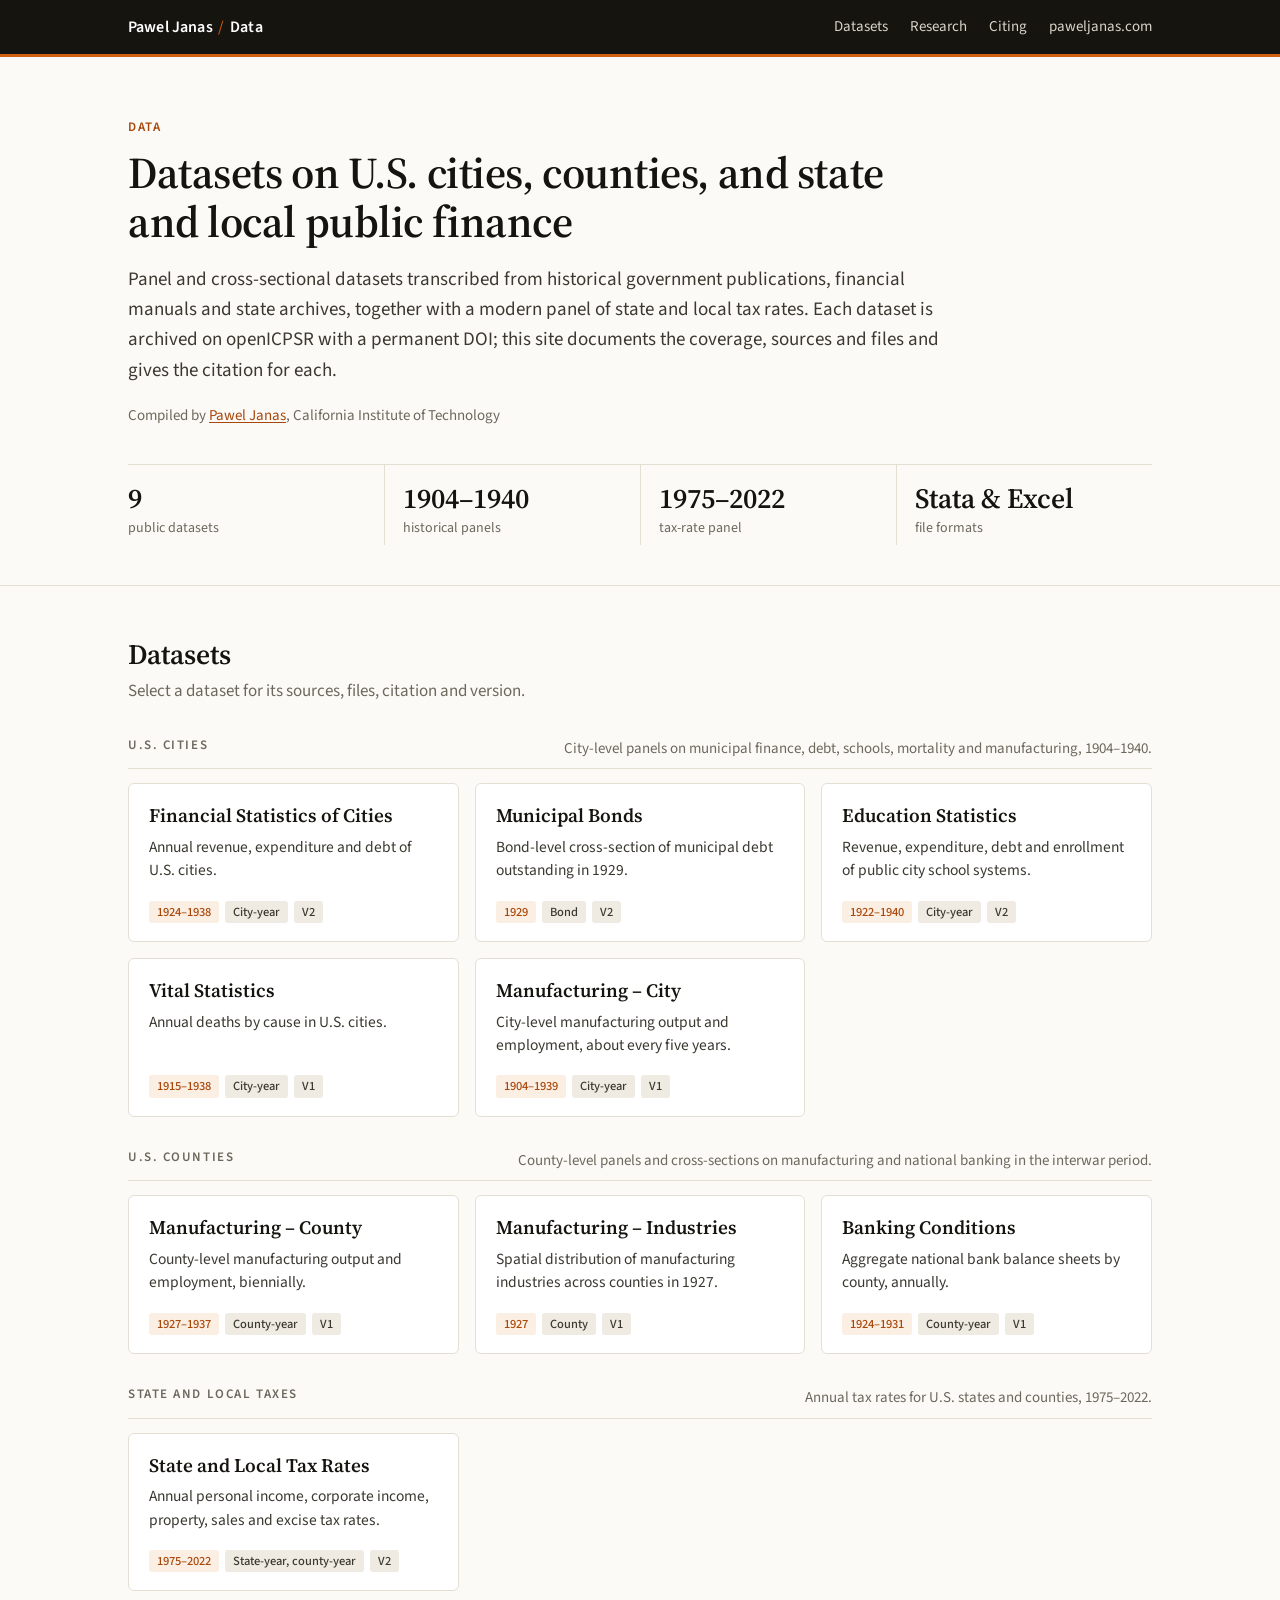
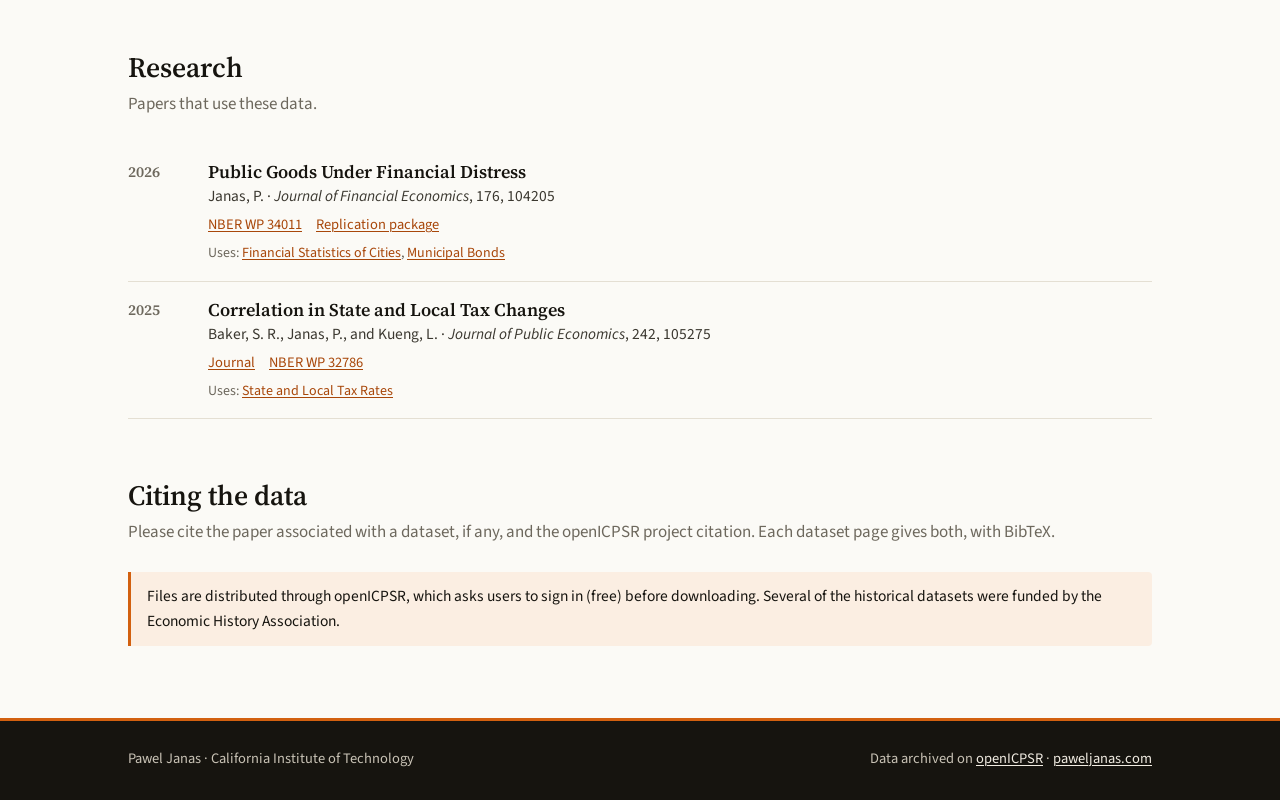
==== index.html @ ff1e3370 "Add files via upload" ====
<!DOCTYPE html>
<html lang="en">
<head>
<meta charset="utf-8">
<meta name="viewport" content="width=device-width, initial-scale=1">
<title>Pawel Janas — Data</title>
<meta name="description" content="Datasets on U.S. cities, counties, and state and local public finance">
<link rel="preconnect" href="https://fonts.googleapis.com">
<link rel="preconnect" href="https://fonts.gstatic.com" crossorigin>
<link rel="stylesheet" href="https://fonts.googleapis.com/css2?family=IBM+Plex+Mono:wght@400;500&family=Source+Sans+3:wght@400;500;600&family=Source+Serif+4:opsz,wght@8..60,500;8..60,600&display=swap">
<link rel="stylesheet" href="style.css">
<link rel="icon" href="data:image/svg+xml,%3Csvg xmlns='http://www.w3.org/2000/svg' viewBox='0 0 32 32'%3E%3Crect width='32' height='32' rx='4' fill='%2316140f'/%3E%3Crect y='26' width='32' height='6' fill='%23d2600f'/%3E%3Ctext x='16' y='21' font-family='Georgia' font-size='17' font-weight='700' fill='white' text-anchor='middle'%3EPJ%3C/text%3E%3C/svg%3E">
</head>
<body>
<header class="topbar"><div class="wrap">
  <a class="brand" href="index.html">Pawel Janas<span>/</span>Data</a>
  <nav class="topnav">
    <a href="index.html#datasets">Datasets</a>
    <a href="index.html#research">Research</a>
    <a href="index.html#citing">Citing</a>
    <a href="https://paweljanas.com">paweljanas.com</a>
  </nav>
</div></header>

<main>
<div class="hero"><div class="wrap">
  <p class="eyebrow">Data</p>
  <h1>Datasets on U.S. cities, counties, and state and local public finance</h1>
  <p class="lead">Panel and cross-sectional datasets transcribed from historical government publications, financial manuals and state archives, together with a modern panel of state and local tax rates. Each dataset is archived on openICPSR with a permanent DOI; this site documents the coverage, sources and files and gives the citation for each.</p>
  <p class="byline">Compiled by <a href="https://paweljanas.com">Pawel Janas</a>, California Institute of Technology</p>
  <div class="figures">
    <div class="figure"><b>9</b><span>public datasets</span></div>
    <div class="figure"><b>1904–1940</b><span>historical panels</span></div>
    <div class="figure"><b>1975–2022</b><span>tax-rate panel</span></div>
    <div class="figure"><b>Stata &amp; Excel</b><span>file formats</span></div>
  </div>
</div></div>

<section class="block" id="datasets"><div class="wrap">
  <h2 class="section">Datasets</h2>
  <p class="section-sub">Select a dataset for its sources, files, citation and version.</p>
  <h3 class="group"><span>U.S. cities</span><em>City-level panels on municipal finance, debt, schools, mortality and manufacturing, 1904–1940.</em></h3><div class="cards"><a class="card" href="city-finances.html"><h4>Financial Statistics of Cities</h4><p>Annual revenue, expenditure and debt of U.S. cities.</p><div class="meta"><span class="chip accent">1924–1938</span><span class="chip">City-year</span><span class="chip">V2</span></div></a><a class="card" href="municipal-bonds.html"><h4>Municipal Bonds</h4><p>Bond-level cross-section of municipal debt outstanding in 1929.</p><div class="meta"><span class="chip accent">1929</span><span class="chip">Bond</span><span class="chip">V2</span></div></a><a class="card" href="city-schools.html"><h4>Education Statistics</h4><p>Revenue, expenditure, debt and enrollment of public city school systems.</p><div class="meta"><span class="chip accent">1922–1940</span><span class="chip">City-year</span><span class="chip">V2</span></div></a><a class="card" href="city-vital-statistics.html"><h4>Vital Statistics</h4><p>Annual deaths by cause in U.S. cities.</p><div class="meta"><span class="chip accent">1915–1938</span><span class="chip">City-year</span><span class="chip">V1</span></div></a><a class="card" href="city-manufacturing.html"><h4>Manufacturing – City</h4><p>City-level manufacturing output and employment, about every five years.</p><div class="meta"><span class="chip accent">1904–1939</span><span class="chip">City-year</span><span class="chip">V1</span></div></a></div><h3 class="group"><span>U.S. counties</span><em>County-level panels and cross-sections on manufacturing and national banking in the interwar period.</em></h3><div class="cards"><a class="card" href="county-manufacturing.html"><h4>Manufacturing – County</h4><p>County-level manufacturing output and employment, biennially.</p><div class="meta"><span class="chip accent">1927–1937</span><span class="chip">County-year</span><span class="chip">V1</span></div></a><a class="card" href="county-industries-1927.html"><h4>Manufacturing – Industries</h4><p>Spatial distribution of manufacturing industries across counties in 1927.</p><div class="meta"><span class="chip accent">1927</span><span class="chip">County</span><span class="chip">V1</span></div></a><a class="card" href="county-banking.html"><h4>Banking Conditions</h4><p>Aggregate national bank balance sheets by county, annually.</p><div class="meta"><span class="chip accent">1924–1931</span><span class="chip">County-year</span><span class="chip">V1</span></div></a></div><h3 class="group"><span>State and local taxes</span><em>Annual tax rates for U.S. states and counties, 1975–2022.</em></h3><div class="cards"><a class="card" href="state-local-taxes.html"><h4>State and Local Tax Rates</h4><p>Annual personal income, corporate income, property, sales and excise tax rates.</p><div class="meta"><span class="chip accent">1975–2022</span><span class="chip">State-year, county-year</span><span class="chip">V2</span></div></a></div>
</div></section>

<section class="block" id="research"><div class="wrap">
  <h2 class="section">Research</h2>
  <p class="section-sub">Papers that use these data.</p>
  <ul class="refs"><li><div class="yr">2026</div><div><div class="t">Public Goods Under Financial Distress</div><div class="j">Janas, P. &middot; <em>Journal of Financial Economics</em>, 176, 104205</div><div class="links"><a href="https://www.nber.org/papers/w34011">NBER WP 34011</a> <a href="https://www.openicpsr.org/openicpsr/project/238470">Replication package</a></div><div class="uses">Uses: <a href="city-finances.html">Financial Statistics of Cities</a>, <a href="municipal-bonds.html">Municipal Bonds</a></div></div></li><li><div class="yr">2025</div><div><div class="t">Correlation in State and Local Tax Changes</div><div class="j">Baker, S. R., Janas, P., and Kueng, L. &middot; <em>Journal of Public Economics</em>, 242, 105275</div><div class="links"><a href="https://doi.org/10.1016/j.jpubeco.2024.105275">Journal</a> <a href="https://www.nber.org/papers/w32786">NBER WP 32786</a></div><div class="uses">Uses: <a href="state-local-taxes.html">State and Local Tax Rates</a></div></div></li></ul>
</div></section>

<section class="block" id="citing"><div class="wrap">
  <h2 class="section">Citing the data</h2>
  <p class="section-sub">Please cite the paper associated with a dataset, if any, and the openICPSR project citation. Each dataset page gives both, with BibTeX.</p>
  <div class="callout">Files are distributed through openICPSR, which asks users to sign in (free) before downloading. Several of the historical datasets were funded by the Economic History Association.</div>
</div></section>
</main>
<footer><div class="wrap">
  <div>Pawel Janas &middot; California Institute of Technology</div>
  <div>Data archived on <a href="https://www.openicpsr.org/">openICPSR</a> &middot; <a href="https://paweljanas.com">paweljanas.com</a></div>
</div></footer>
<script src="site.js"></script>
</body>
</html>
---- style.css ----
/* data.paweljanas.com — shared stylesheet */
:root {
  --ink: #16140f;
  --ink-2: #3b3830;
  --muted: #6d685d;
  --paper: #fbfaf6;
  --card: #ffffff;
  --rule: #e4dfd3;
  --rule-2: #efebe2;
  --accent: #d2600f;       /* orange, after the slide template */
  --accent-ink: #a8470a;
  --accent-wash: #fbeee2;
  --serif: "Source Serif 4", Georgia, "Times New Roman", serif;
  --sans: "Source Sans 3", -apple-system, "Segoe UI", Helvetica, Arial, sans-serif;
  --mono: "IBM Plex Mono", ui-monospace, Menlo, Consolas, monospace;
  --wrap: 1080px;
}

* { box-sizing: border-box; }
html { scroll-behavior: smooth; scroll-padding-top: 72px; }
body {
  margin: 0;
  background: var(--paper);
  color: var(--ink);
  font: 17px/1.6 var(--sans);
  -webkit-font-smoothing: antialiased;
}
a { color: var(--accent-ink); text-decoration-thickness: 1px; text-underline-offset: 2px; }
a:hover { color: var(--accent); }
.wrap { max-width: var(--wrap); margin: 0 auto; padding: 0 28px; }

/* ---------- top bar ---------- */
.topbar {
  position: sticky; top: 0; z-index: 10;
  background: var(--ink); color: #f4f1ea;
  border-bottom: 3px solid var(--accent);
}
.topbar .wrap { display: flex; align-items: center; justify-content: space-between; height: 54px; gap: 20px; }
.brand { color: #fff; text-decoration: none; font: 600 16px/1 var(--sans); letter-spacing: .01em; white-space: nowrap; }
.brand span { color: var(--accent); font-weight: 400; margin: 0 .35em; }
.brand:hover { color: #fff; }
.topnav { display: flex; gap: 22px; font-size: 15px; overflow-x: auto; }
.topnav a { color: #d9d4c8; text-decoration: none; white-space: nowrap; }
.topnav a:hover { color: #fff; }

/* ---------- hero ---------- */
.hero { padding: 64px 0 40px; border-bottom: 1px solid var(--rule); }
.eyebrow { font: 600 13px/1 var(--sans); letter-spacing: .12em; text-transform: uppercase; color: var(--accent-ink); margin: 0 0 14px; }
.hero h1 { font: 600 44px/1.12 var(--serif); margin: 0 0 18px; max-width: 18em; letter-spacing: -.01em; }
.hero p.lead { font-size: 19px; color: var(--ink-2); max-width: 44em; margin: 0; }
.hero .byline { margin-top: 18px; color: var(--muted); font-size: 15px; }

.figures { display: grid; grid-template-columns: repeat(4, minmax(0, 1fr)); gap: 0; margin-top: 36px; border-top: 1px solid var(--rule); }
.figure { padding: 18px 18px 4px 0; }
.figure + .figure { padding-left: 18px; border-left: 1px solid var(--rule); }
.figure b { display: block; font: 600 28px/1.1 var(--serif); }
.figure span { color: var(--muted); font-size: 14px; }

/* ---------- sections ---------- */
section.block { padding: 52px 0 8px; }
h2.section { font: 600 28px/1.2 var(--serif); margin: 0 0 6px; }
.section-sub { color: var(--muted); margin: 0 0 26px; }
h3.group { font: 600 13px/1 var(--sans); letter-spacing: .12em; text-transform: uppercase; color: var(--muted);
  margin: 34px 0 14px; padding-bottom: 10px; border-bottom: 1px solid var(--rule); display: flex; justify-content: space-between; gap: 16px; }
h3.group em { font: 400 15px/1.3 var(--sans); letter-spacing: 0; text-transform: none; font-style: normal; }

/* ---------- dataset cards ---------- */
.cards { display: grid; grid-template-columns: repeat(auto-fill, minmax(300px, 1fr)); gap: 16px; }
.card {
  display: flex; flex-direction: column; gap: 8px;
  background: var(--card); border: 1px solid var(--rule); border-radius: 6px;
  padding: 20px 20px 18px; text-decoration: none; color: var(--ink);
  transition: border-color .15s, box-shadow .15s, transform .15s;
  position: relative;
}
.card::before { content: ""; position: absolute; left: 0; top: 0; bottom: 0; width: 3px; border-radius: 6px 0 0 6px; background: transparent; transition: background .15s; }
.card:hover { border-color: #d8d1c1; box-shadow: 0 6px 18px rgba(30,25,10,.06); transform: translateY(-1px); color: var(--ink); }
.card:hover::before { background: var(--accent); }
.card h4 { font: 600 19px/1.25 var(--serif); margin: 0; }
.card p { margin: 0; color: var(--ink-2); font-size: 15.5px; line-height: 1.5; }
.card .meta { margin-top: auto; padding-top: 10px; display: flex; flex-wrap: wrap; gap: 6px; }
.chip { font: 500 12.5px/1 var(--sans); padding: 5px 8px; border-radius: 3px; background: var(--rule-2); color: var(--ink-2); white-space: nowrap; }
.chip.accent { background: var(--accent-wash); color: var(--accent-ink); }
.chip.soon { background: #ece9e3; color: var(--muted); }
.card.soon { background: transparent; border-style: dashed; }

/* ---------- research list ---------- */
.refs { list-style: none; padding: 0; margin: 0; }
.refs li { padding: 16px 0; border-bottom: 1px solid var(--rule); display: grid; grid-template-columns: 64px 1fr; gap: 16px; }
.refs .yr { font: 600 15px/1.6 var(--serif); color: var(--muted); }
.refs .t { font: 600 18px/1.35 var(--serif); }
.refs .j { color: var(--ink-2); font-size: 15.5px; }
.refs .links { margin-top: 4px; font-size: 14.5px; display: flex; gap: 14px; flex-wrap: wrap; }
.refs .uses { margin-top: 6px; font-size: 14px; color: var(--muted); }

/* ---------- dataset page ---------- */
.crumbs { font-size: 14px; color: var(--muted); padding-top: 28px; }
.crumbs a { color: var(--muted); }
.ds-head { padding: 14px 0 30px; border-bottom: 1px solid var(--rule); }
.ds-head h1 { font: 600 38px/1.15 var(--serif); margin: 6px 0 12px; letter-spacing: -.01em; }
.ds-head p.lead { font-size: 19px; color: var(--ink-2); margin: 0; max-width: 42em; }
.tiles { display: grid; grid-template-columns: repeat(4, minmax(0, 1fr)); margin: 28px 0 0; border: 1px solid var(--rule); border-radius: 6px; background: var(--card); }
.tile { padding: 14px 18px; }
.tile + .tile { border-left: 1px solid var(--rule); }
.tile span { display: block; font: 600 12px/1.2 var(--sans); letter-spacing: .1em; text-transform: uppercase; color: var(--muted); margin-bottom: 6px; }
.tile b { font: 600 19px/1.25 var(--serif); }
.actions { display: flex; flex-wrap: wrap; gap: 10px; margin-top: 22px; align-items: center; }
.btn { display: inline-flex; align-items: center; gap: 8px; padding: 10px 16px; border-radius: 4px; font: 600 15px/1 var(--sans); text-decoration: none; border: 1px solid var(--ink); color: var(--ink); background: transparent; cursor: pointer; }
.btn:hover { background: var(--ink); color: #fff; }
.btn.primary { background: var(--accent); border-color: var(--accent); color: #fff; }
.btn.primary:hover { background: var(--accent-ink); border-color: var(--accent-ink); color: #fff; }
.actions .note { font-size: 14px; color: var(--muted); }
.version { font: 500 13px/1 var(--mono); color: var(--muted); }

.onpage { display: flex; flex-wrap: wrap; gap: 6px 18px; font-size: 14.5px; padding: 16px 0; border-bottom: 1px solid var(--rule); }
.onpage b { font-weight: 600; color: var(--muted); }
.onpage a { color: var(--ink-2); text-decoration: none; }
.onpage a:hover { color: var(--accent-ink); text-decoration: underline; }

.doc { display: grid; grid-template-columns: 200px minmax(0, 1fr); gap: 0 40px; }
.doc section { grid-column: 1 / -1; display: grid; grid-template-columns: subgrid; padding: 34px 0 30px; border-bottom: 1px solid var(--rule-2); }
.doc section > h2 { font: 600 20px/1.3 var(--serif); margin: 2px 0 0; }
.doc section > .body > p:first-child { margin-top: 0; }
.doc .body { max-width: 46em; }
.doc ul { padding-left: 1.1em; margin: 0; }
.doc li { margin: 4px 0; }

table.tbl { width: 100%; border-collapse: collapse; font-size: 15px; }
.tbl th { text-align: left; font: 600 12px/1.2 var(--sans); letter-spacing: .08em; text-transform: uppercase; color: var(--muted); padding: 8px 10px; border-bottom: 1.5px solid var(--ink); }
.tbl td { padding: 9px 10px; border-bottom: 1px solid var(--rule); vertical-align: top; }
.tbl td.num { text-align: right; font-variant-numeric: tabular-nums; white-space: nowrap; }
.tbl code, code { font: 13.5px/1.4 var(--mono); background: var(--rule-2); padding: 1px 5px; border-radius: 3px; }
.var-filter { width: 100%; max-width: 320px; padding: 8px 10px; font: 15px var(--sans); border: 1px solid var(--rule); border-radius: 4px; margin-bottom: 12px; background: #fff; }
.var-wrap { max-height: 520px; overflow: auto; border: 1px solid var(--rule); border-radius: 4px; background: #fff; }
.var-wrap .tbl th { position: sticky; top: 0; background: #fff; }

.cite { position: relative; background: var(--card); border: 1px solid var(--rule); border-radius: 6px; padding: 16px 18px; margin: 0 0 14px; }
.cite .label { font: 600 12px/1 var(--sans); letter-spacing: .1em; text-transform: uppercase; color: var(--muted); margin-bottom: 10px; }
.cite p { margin: 0; font-size: 15.5px; }
.cite pre { margin: 0; font: 13px/1.55 var(--mono); white-space: pre-wrap; word-break: break-word; color: var(--ink-2); }
.copy { position: absolute; top: 10px; right: 10px; font: 600 12.5px/1 var(--sans); padding: 6px 10px; border: 1px solid var(--rule); background: var(--paper); border-radius: 3px; cursor: pointer; color: var(--ink-2); }
.copy:hover { border-color: var(--accent); color: var(--accent-ink); }
.copy.done { border-color: var(--accent); color: var(--accent-ink); }
.callout { border-left: 3px solid var(--accent); background: var(--accent-wash); padding: 12px 16px; border-radius: 0 4px 4px 0; font-size: 15.5px; }

/* ---------- footer ---------- */
footer { margin-top: 64px; background: var(--ink); color: #c9c3b6; border-top: 3px solid var(--accent); font-size: 14.5px; }
footer .wrap { padding-top: 26px; padding-bottom: 30px; display: flex; justify-content: space-between; gap: 24px; flex-wrap: wrap; }
footer a { color: #f1ece2; }
footer a:hover { color: #fff; }

/* ---------- responsive ---------- */
@media (max-width: 820px) {
  body { font-size: 16px; }
  .hero { padding-top: 40px; }
  .hero h1 { font-size: 33px; }
  .ds-head h1 { font-size: 30px; }
  .figures, .tiles { grid-template-columns: repeat(2, minmax(0, 1fr)); }
  .figure:nth-child(3), .tile:nth-child(3) { border-left: 0; padding-left: 0; }
  .tile:nth-child(3) { padding-left: 18px; }
  .tile:nth-child(n+3) { border-top: 1px solid var(--rule); }
  .doc { grid-template-columns: 1fr; }
  .doc section { grid-template-columns: 1fr; gap: 10px; }
  .topnav { gap: 14px; font-size: 14px; }
  .refs li { grid-template-columns: 1fr; gap: 2px; }
}
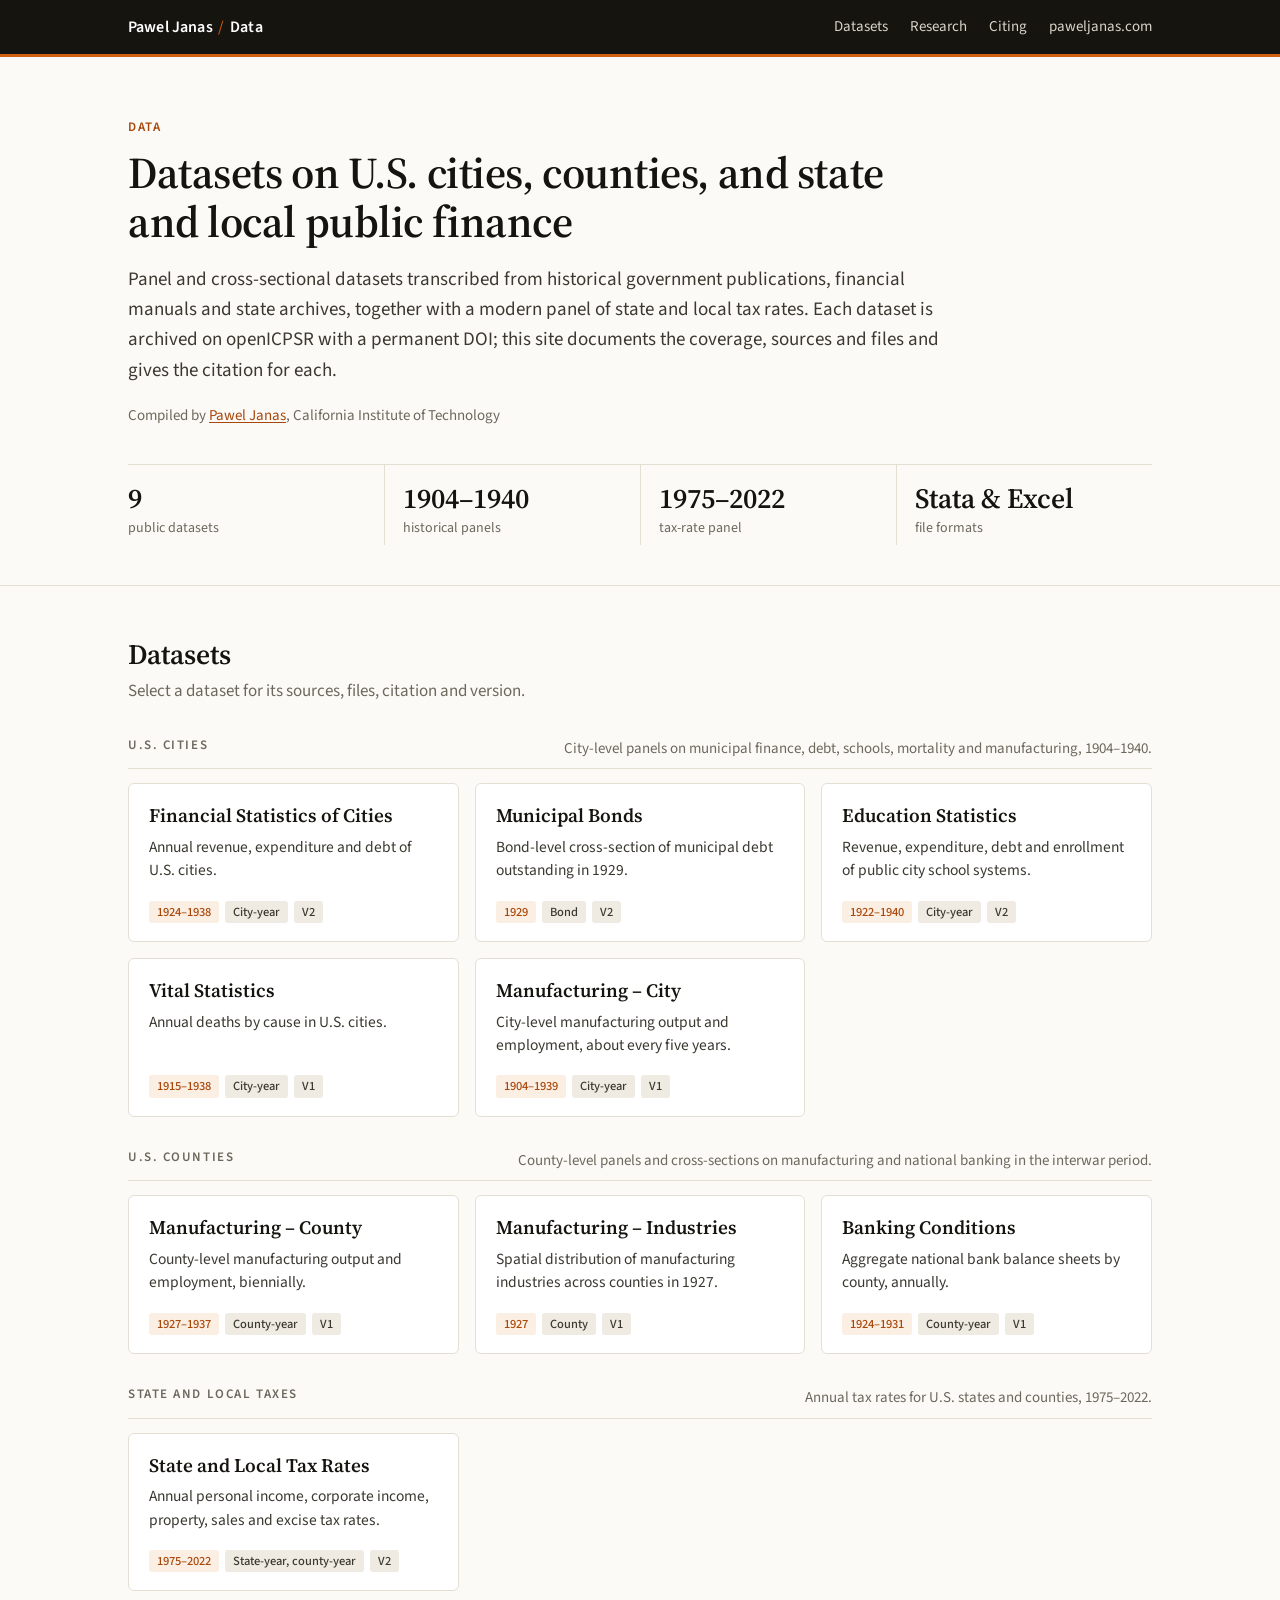
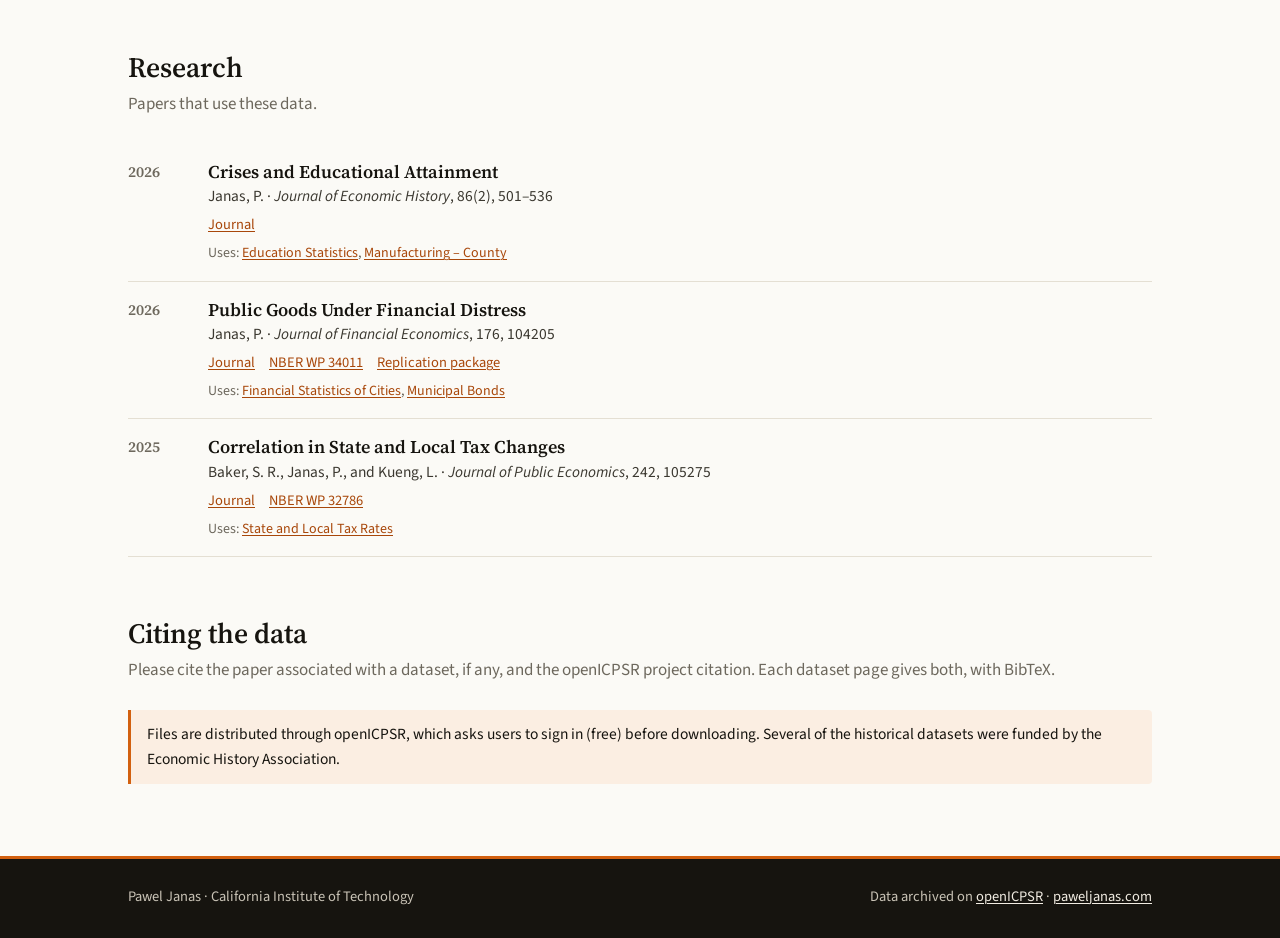
==== commit 2b3ac0f0: "Add files via upload" ====
--- a/index.html
+++ b/index.html
@@ -45,7 +45,7 @@
 <section class="block" id="research"><div class="wrap">
   <h2 class="section">Research</h2>
   <p class="section-sub">Papers that use these data.</p>
-  <ul class="refs"><li><div class="yr">2026</div><div><div class="t">Public Goods Under Financial Distress</div><div class="j">Janas, P. &middot; <em>Journal of Financial Economics</em>, 176, 104205</div><div class="links"><a href="https://www.nber.org/papers/w34011">NBER WP 34011</a> <a href="https://www.openicpsr.org/openicpsr/project/238470">Replication package</a></div><div class="uses">Uses: <a href="city-finances.html">Financial Statistics of Cities</a>, <a href="municipal-bonds.html">Municipal Bonds</a></div></div></li><li><div class="yr">2025</div><div><div class="t">Correlation in State and Local Tax Changes</div><div class="j">Baker, S. R., Janas, P., and Kueng, L. &middot; <em>Journal of Public Economics</em>, 242, 105275</div><div class="links"><a href="https://doi.org/10.1016/j.jpubeco.2024.105275">Journal</a> <a href="https://www.nber.org/papers/w32786">NBER WP 32786</a></div><div class="uses">Uses: <a href="state-local-taxes.html">State and Local Tax Rates</a></div></div></li></ul>
+  <ul class="refs"><li><div class="yr">2026</div><div><div class="t">Crises and Educational Attainment</div><div class="j">Janas, P. &middot; <em>Journal of Economic History</em>, 86(2), 501–536</div><div class="links"><a href="https://doi.org/10.1017/S002205072510106X">Journal</a></div><div class="uses">Uses: <a href="city-schools.html">Education Statistics</a>, <a href="county-manufacturing.html">Manufacturing – County</a></div></div></li><li><div class="yr">2026</div><div><div class="t">Public Goods Under Financial Distress</div><div class="j">Janas, P. &middot; <em>Journal of Financial Economics</em>, 176, 104205</div><div class="links"><a href="https://doi.org/10.1016/j.jfineco.2025.104205">Journal</a> <a href="https://www.nber.org/papers/w34011">NBER WP 34011</a> <a href="https://www.openicpsr.org/openicpsr/project/238470">Replication package</a></div><div class="uses">Uses: <a href="city-finances.html">Financial Statistics of Cities</a>, <a href="municipal-bonds.html">Municipal Bonds</a></div></div></li><li><div class="yr">2025</div><div><div class="t">Correlation in State and Local Tax Changes</div><div class="j">Baker, S. R., Janas, P., and Kueng, L. &middot; <em>Journal of Public Economics</em>, 242, 105275</div><div class="links"><a href="https://doi.org/10.1016/j.jpubeco.2024.105275">Journal</a> <a href="https://www.nber.org/papers/w32786">NBER WP 32786</a></div><div class="uses">Uses: <a href="state-local-taxes.html">State and Local Tax Rates</a></div></div></li></ul>
 </div></section>
 
 <section class="block" id="citing"><div class="wrap">
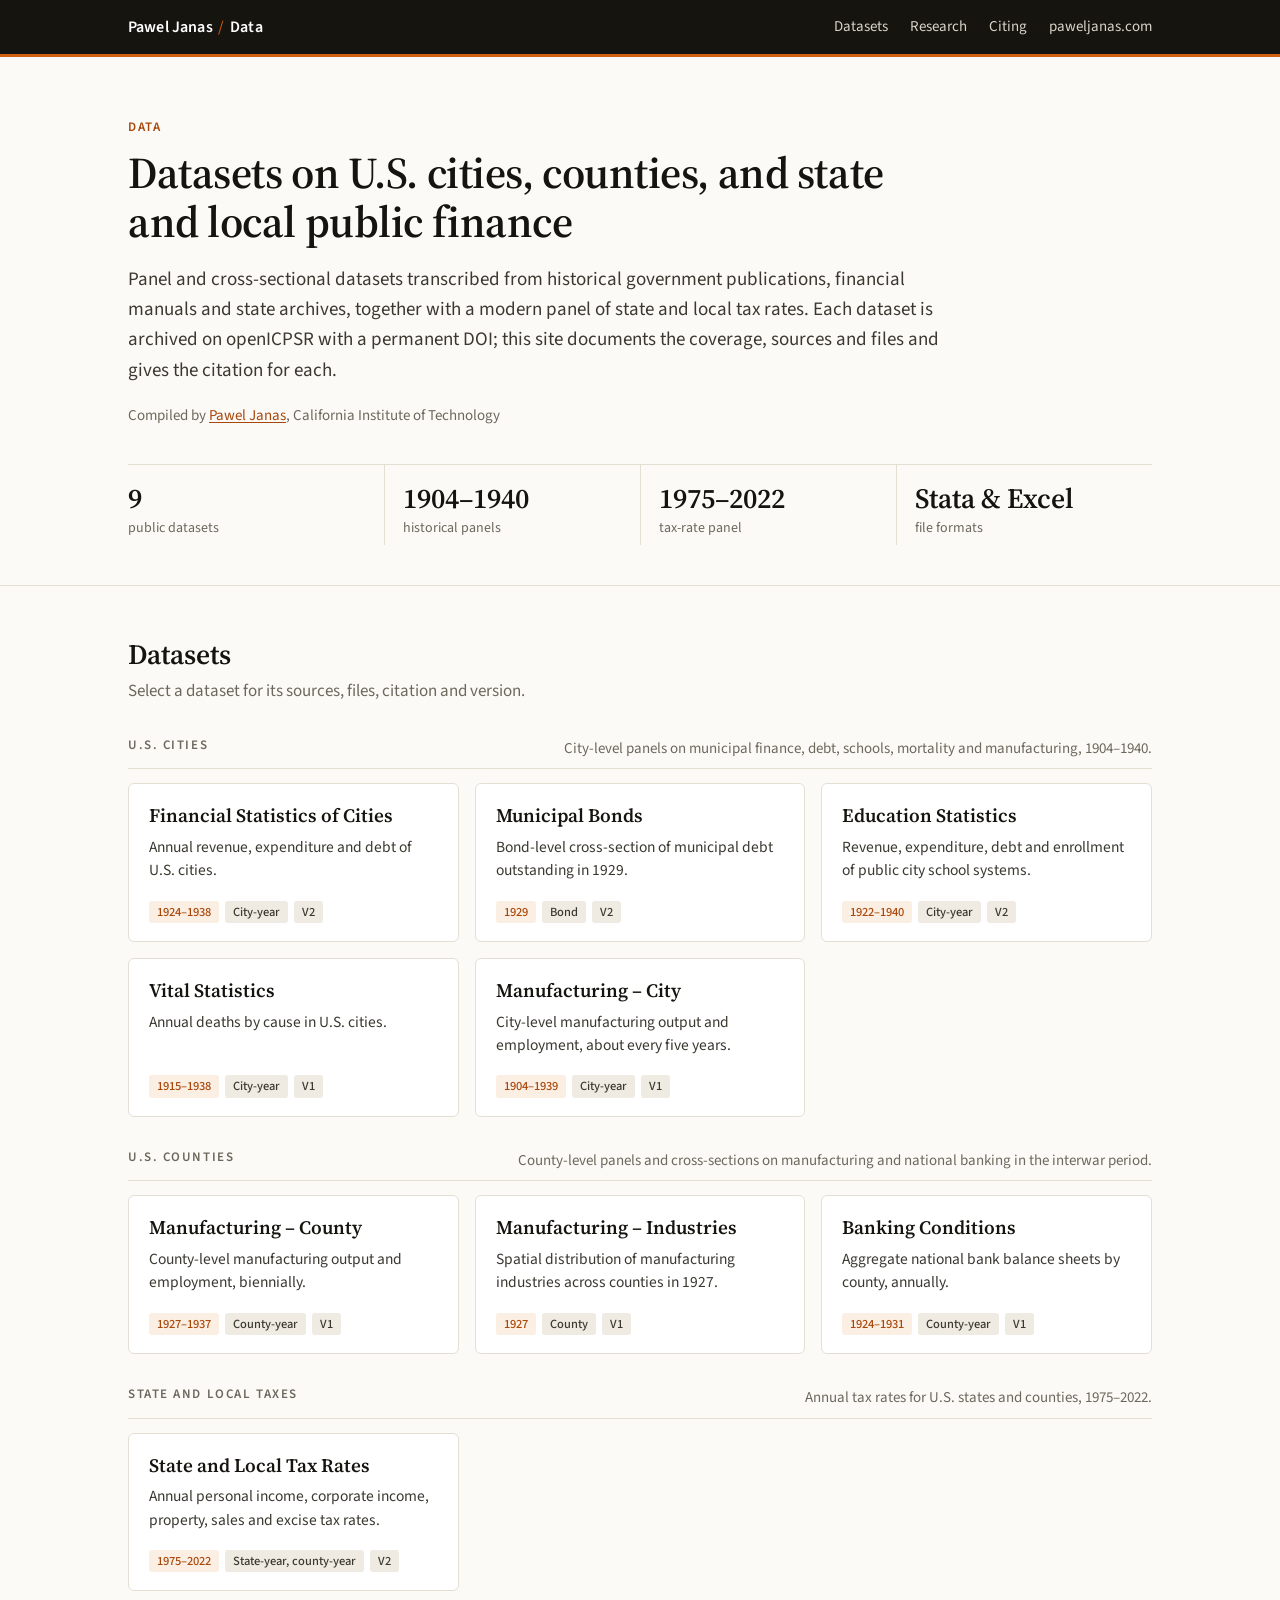
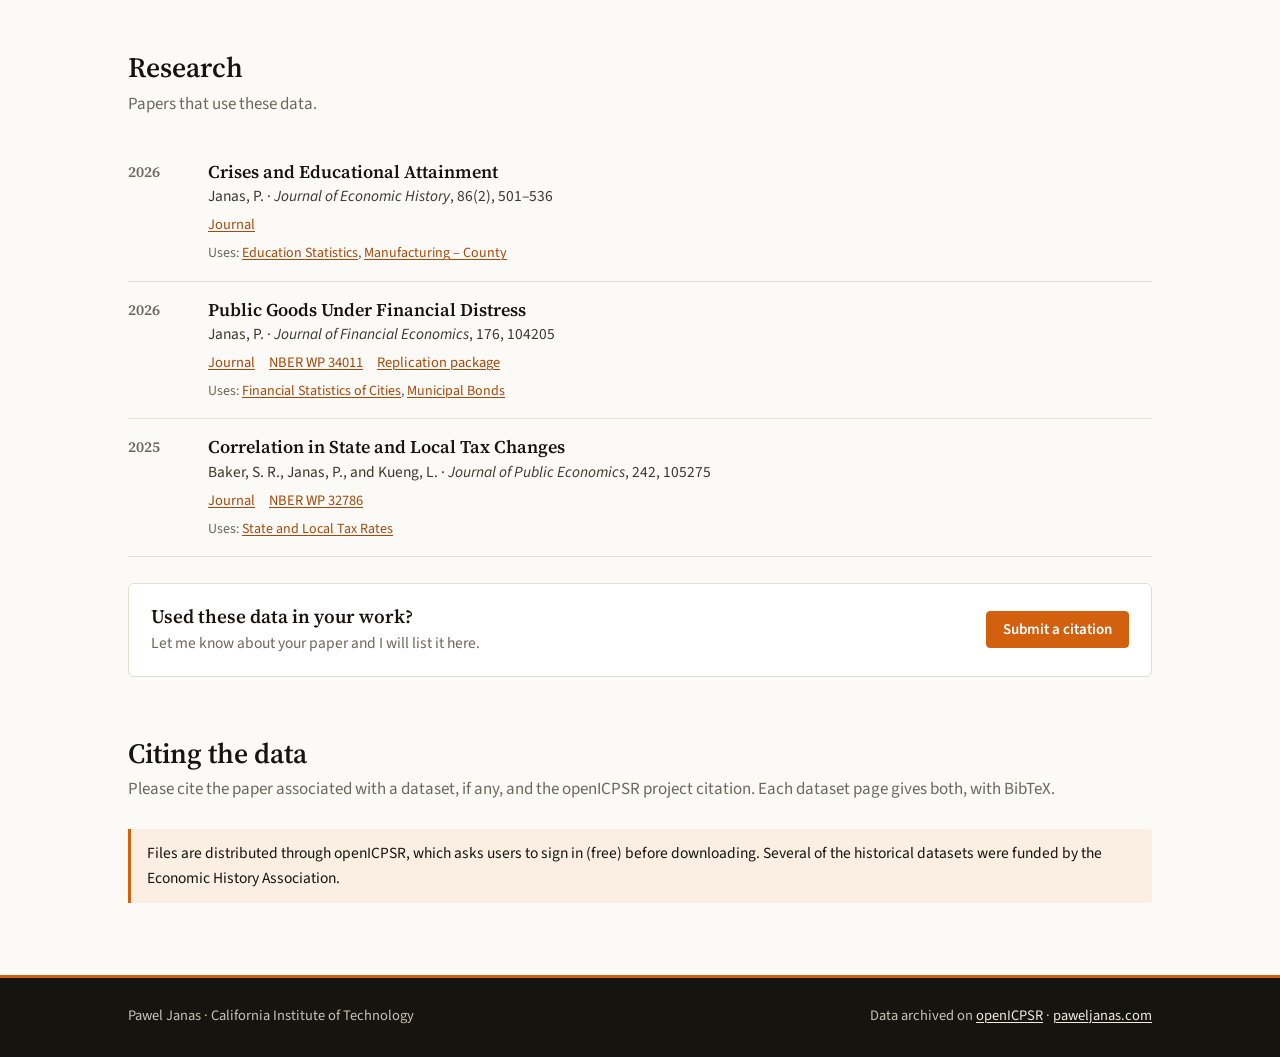
==== commit b0aa6405: "Add files via upload" ====
--- a/index.html
+++ b/index.html
@@ -46,6 +46,33 @@
   <h2 class="section">Research</h2>
   <p class="section-sub">Papers that use these data.</p>
   <ul class="refs"><li><div class="yr">2026</div><div><div class="t">Crises and Educational Attainment</div><div class="j">Janas, P. &middot; <em>Journal of Economic History</em>, 86(2), 501–536</div><div class="links"><a href="https://doi.org/10.1017/S002205072510106X">Journal</a></div><div class="uses">Uses: <a href="city-schools.html">Education Statistics</a>, <a href="county-manufacturing.html">Manufacturing – County</a></div></div></li><li><div class="yr">2026</div><div><div class="t">Public Goods Under Financial Distress</div><div class="j">Janas, P. &middot; <em>Journal of Financial Economics</em>, 176, 104205</div><div class="links"><a href="https://doi.org/10.1016/j.jfineco.2025.104205">Journal</a> <a href="https://www.nber.org/papers/w34011">NBER WP 34011</a> <a href="https://www.openicpsr.org/openicpsr/project/238470">Replication package</a></div><div class="uses">Uses: <a href="city-finances.html">Financial Statistics of Cities</a>, <a href="municipal-bonds.html">Municipal Bonds</a></div></div></li><li><div class="yr">2025</div><div><div class="t">Correlation in State and Local Tax Changes</div><div class="j">Baker, S. R., Janas, P., and Kueng, L. &middot; <em>Journal of Public Economics</em>, 242, 105275</div><div class="links"><a href="https://doi.org/10.1016/j.jpubeco.2024.105275">Journal</a> <a href="https://www.nber.org/papers/w32786">NBER WP 32786</a></div><div class="uses">Uses: <a href="state-local-taxes.html">State and Local Tax Rates</a></div></div></li></ul>
+  
+  <div class="submit-cite">
+    <div class="submit-head">
+      <div>
+        <h3>Used these data in your work?</h3>
+        <p>Let me know about your paper and I will list it here.</p>
+      </div>
+      <button class="btn primary" type="button" id="cite-open" aria-expanded="false" aria-controls="cite-form">Submit a citation</button>
+    </div>
+    <form id="cite-form" class="cite-form" hidden data-email="pawel@caltech.edu">
+      <div class="row2">
+        <label>Your name<input name="name" required autocomplete="name"></label>
+        <label>Affiliation<input name="affil" autocomplete="organization"></label>
+      </div>
+      <label>Paper title<input name="title" required></label>
+      <div class="row2">
+        <label>Authors<input name="authors"></label>
+        <label>Journal or series (if any)<input name="venue"></label>
+      </div>
+      <label>Link or DOI<input name="link" placeholder="https://doi.org/..."></label>
+      <fieldset><legend>Datasets used</legend><div class="ds-grid"><label class="ds-opt"><input type="checkbox" name="datasets" value="Financial Statistics of Cities"> Financial Statistics of Cities</label><label class="ds-opt"><input type="checkbox" name="datasets" value="Municipal Bonds"> Municipal Bonds</label><label class="ds-opt"><input type="checkbox" name="datasets" value="Education Statistics"> Education Statistics</label><label class="ds-opt"><input type="checkbox" name="datasets" value="Vital Statistics"> Vital Statistics</label><label class="ds-opt"><input type="checkbox" name="datasets" value="Manufacturing – City"> Manufacturing – City</label><label class="ds-opt"><input type="checkbox" name="datasets" value="Manufacturing – County"> Manufacturing – County</label><label class="ds-opt"><input type="checkbox" name="datasets" value="Manufacturing – Industries"> Manufacturing – Industries</label><label class="ds-opt"><input type="checkbox" name="datasets" value="Banking Conditions"> Banking Conditions</label><label class="ds-opt"><input type="checkbox" name="datasets" value="State and Local Tax Rates"> State and Local Tax Rates</label></div></fieldset>
+      <div class="form-foot">
+        <button class="btn primary" type="submit">Open email</button>
+        <span class="note">This opens a pre-filled email in your mail app. Or write directly to <b>pawel@caltech.edu</b>.</span>
+      </div>
+    </form>
+  </div>
 </div></section>
 
 <section class="block" id="citing"><div class="wrap">
--- a/style.css
+++ b/style.css
@@ -93,6 +93,26 @@
 .refs .links { margin-top: 4px; font-size: 14.5px; display: flex; gap: 14px; flex-wrap: wrap; }
 .refs .uses { margin-top: 6px; font-size: 14px; color: var(--muted); }
 
+/* ---------- submit a citation ---------- */
+.submit-cite { margin-top: 26px; border: 1px solid var(--rule); border-radius: 6px; background: var(--card); padding: 20px 22px; }
+.submit-head { display: flex; align-items: center; justify-content: space-between; gap: 20px; flex-wrap: wrap; }
+.submit-head h3 { font: 600 19px/1.3 var(--serif); margin: 0 0 2px; }
+.submit-head p { margin: 0; color: var(--muted); font-size: 15.5px; }
+.cite-form { margin-top: 20px; padding-top: 18px; border-top: 1px solid var(--rule); display: grid; gap: 14px; }
+.cite-form[hidden] { display: none; }
+.cite-form label { display: grid; gap: 5px; font: 600 13px/1.2 var(--sans); color: var(--ink-2); }
+.cite-form input:not([type=checkbox]) { font: 15.5px var(--sans); padding: 9px 11px; border: 1px solid var(--rule); border-radius: 4px; background: #fff; color: var(--ink); }
+.cite-form input:focus { outline: 2px solid var(--accent-wash); border-color: var(--accent); }
+.cite-form .row2 { display: grid; grid-template-columns: 1fr 1fr; gap: 14px; }
+.cite-form fieldset { border: 0; padding: 0; margin: 0; }
+.cite-form legend { font: 600 13px/1.2 var(--sans); color: var(--ink-2); margin-bottom: 8px; }
+.ds-grid { display: grid; grid-template-columns: repeat(auto-fill, minmax(220px, 1fr)); gap: 6px 14px; }
+.cite-form .ds-opt { display: flex; align-items: center; gap: 8px; font: 400 15px/1.3 var(--sans); }
+.ds-opt input { accent-color: var(--accent); width: 16px; height: 16px; }
+.form-foot { display: flex; align-items: center; gap: 14px; flex-wrap: wrap; }
+.form-foot .note { font-size: 14px; color: var(--muted); }
+@media (max-width: 820px) { .cite-form .row2 { grid-template-columns: 1fr; } }
+
 /* ---------- dataset page ---------- */
 .crumbs { font-size: 14px; color: var(--muted); padding-top: 28px; }
 .crumbs a { color: var(--muted); }
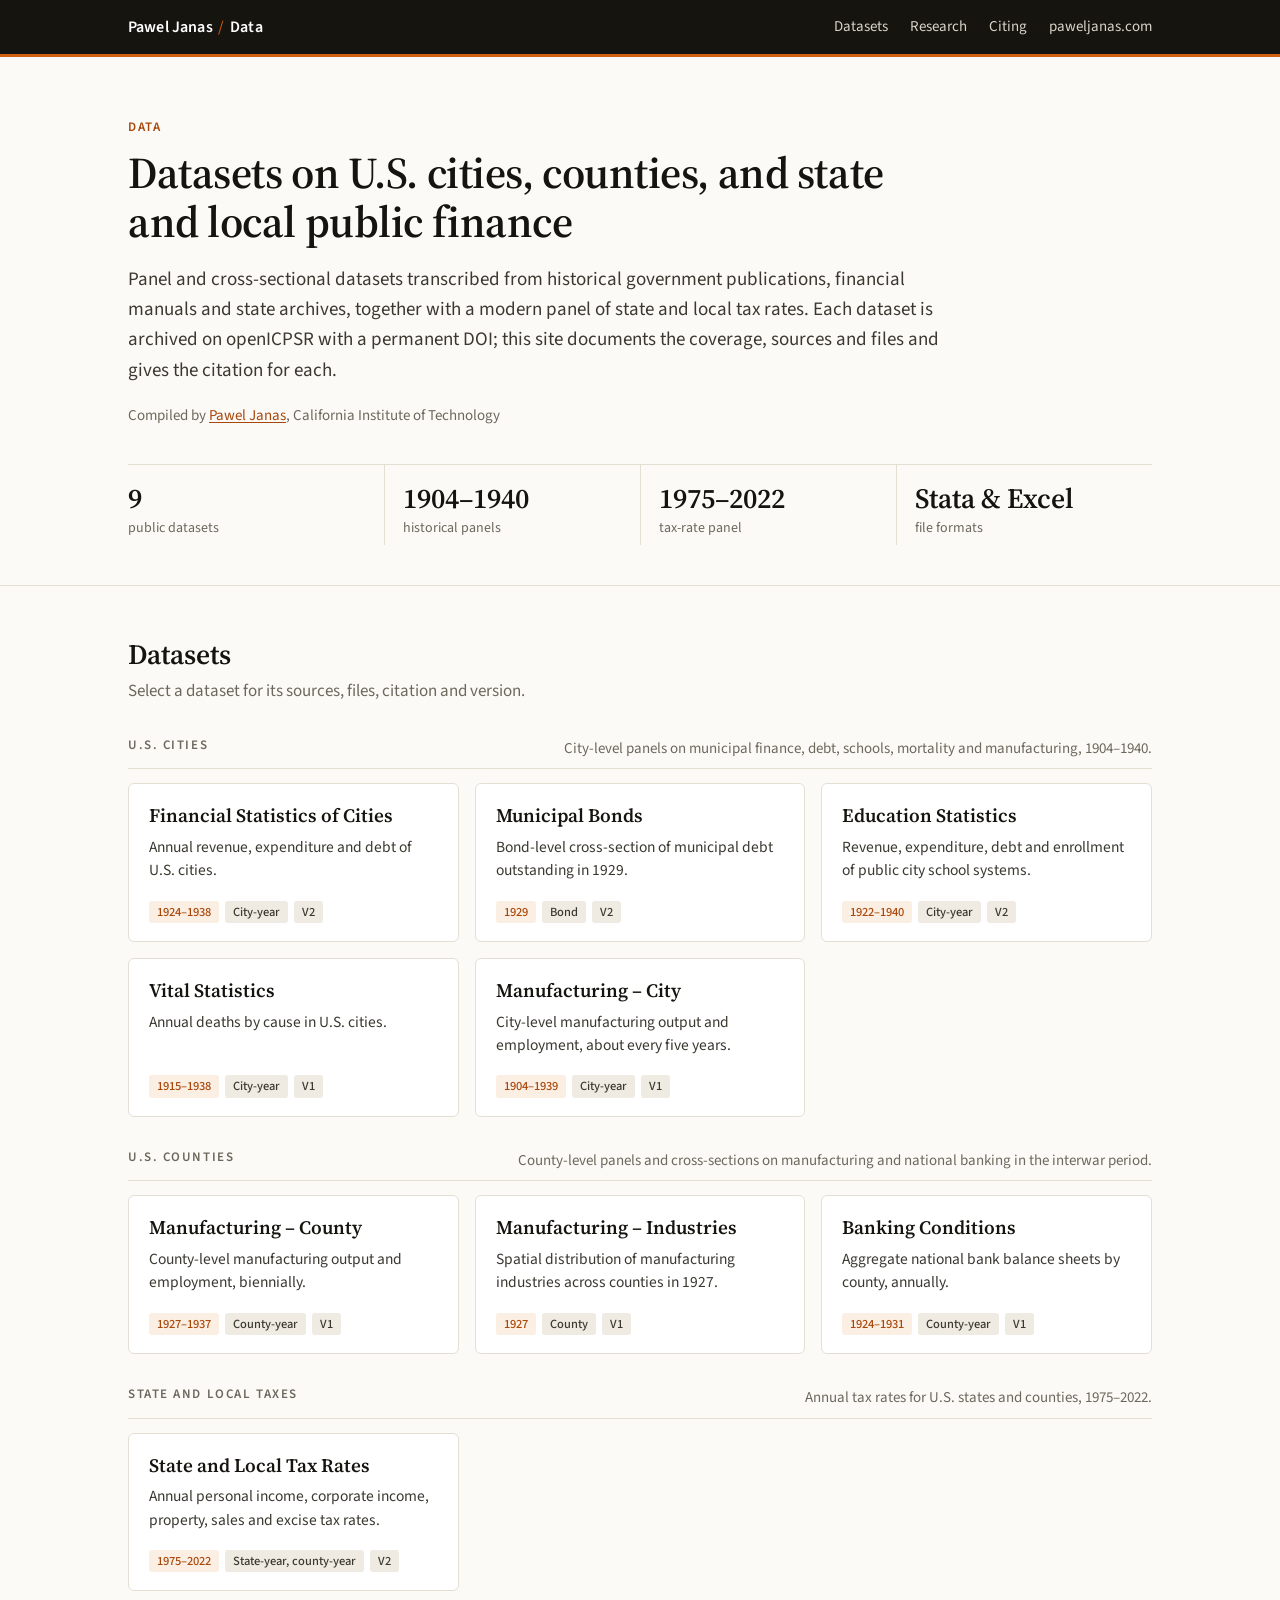
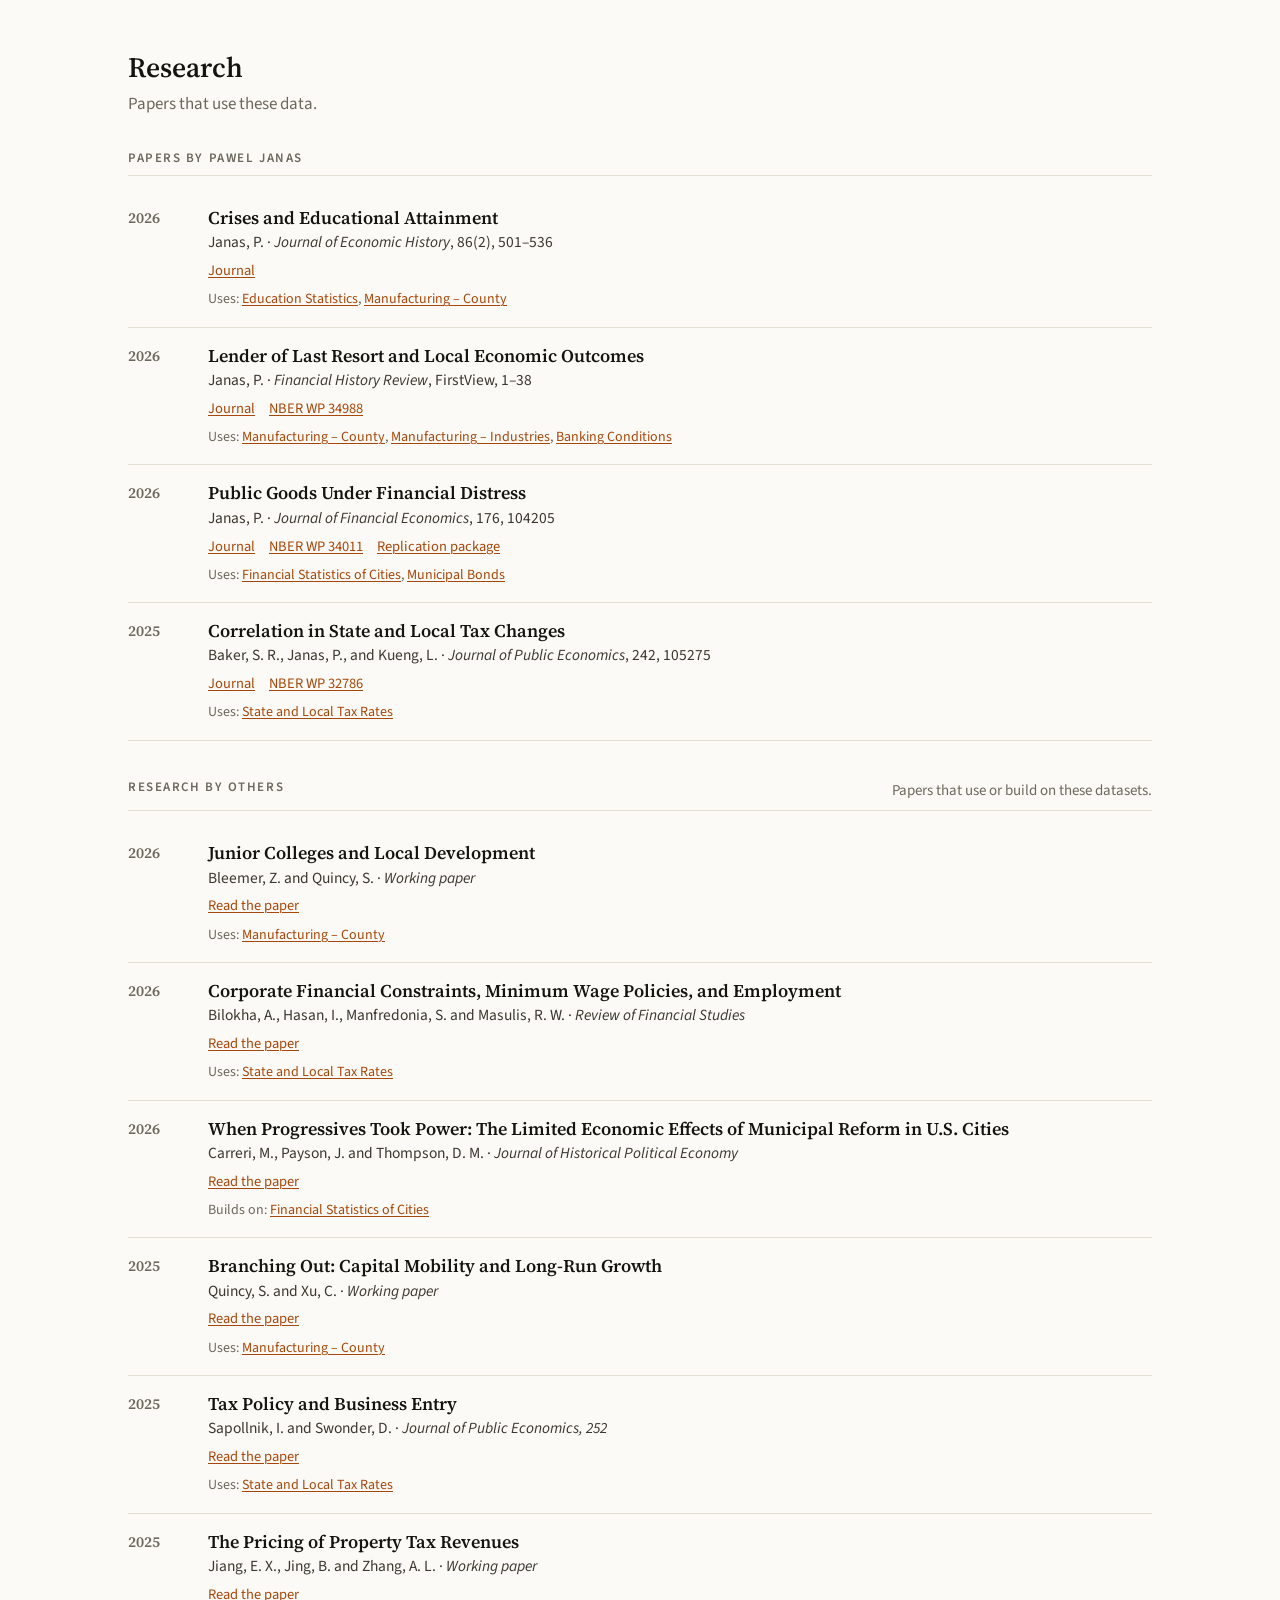
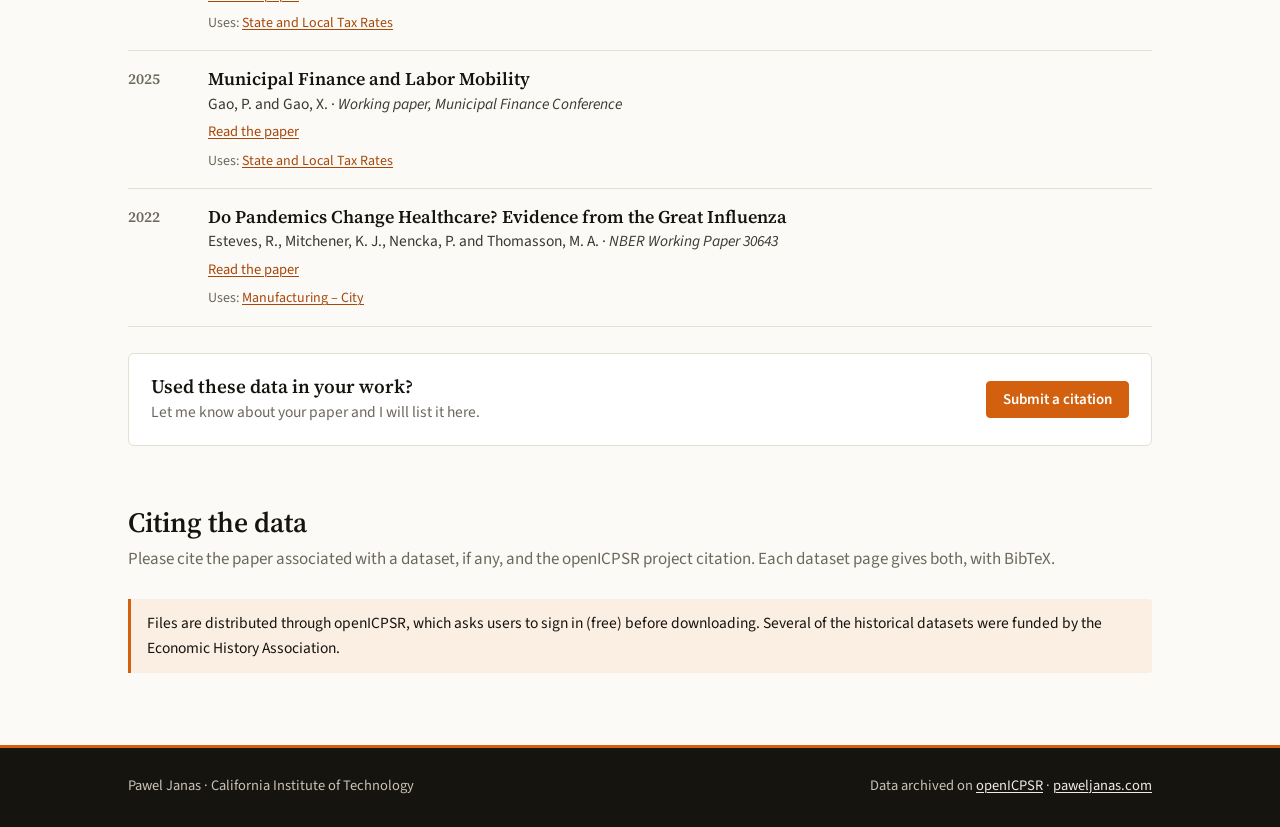
==== commit fb83dbd3: "Add files via upload" ====
--- a/index.html
+++ b/index.html
@@ -45,7 +45,10 @@
 <section class="block" id="research"><div class="wrap">
   <h2 class="section">Research</h2>
   <p class="section-sub">Papers that use these data.</p>
-  <ul class="refs"><li><div class="yr">2026</div><div><div class="t">Crises and Educational Attainment</div><div class="j">Janas, P. &middot; <em>Journal of Economic History</em>, 86(2), 501–536</div><div class="links"><a href="https://doi.org/10.1017/S002205072510106X">Journal</a></div><div class="uses">Uses: <a href="city-schools.html">Education Statistics</a>, <a href="county-manufacturing.html">Manufacturing – County</a></div></div></li><li><div class="yr">2026</div><div><div class="t">Public Goods Under Financial Distress</div><div class="j">Janas, P. &middot; <em>Journal of Financial Economics</em>, 176, 104205</div><div class="links"><a href="https://doi.org/10.1016/j.jfineco.2025.104205">Journal</a> <a href="https://www.nber.org/papers/w34011">NBER WP 34011</a> <a href="https://www.openicpsr.org/openicpsr/project/238470">Replication package</a></div><div class="uses">Uses: <a href="city-finances.html">Financial Statistics of Cities</a>, <a href="municipal-bonds.html">Municipal Bonds</a></div></div></li><li><div class="yr">2025</div><div><div class="t">Correlation in State and Local Tax Changes</div><div class="j">Baker, S. R., Janas, P., and Kueng, L. &middot; <em>Journal of Public Economics</em>, 242, 105275</div><div class="links"><a href="https://doi.org/10.1016/j.jpubeco.2024.105275">Journal</a> <a href="https://www.nber.org/papers/w32786">NBER WP 32786</a></div><div class="uses">Uses: <a href="state-local-taxes.html">State and Local Tax Rates</a></div></div></li></ul>
+  <h3 class="group"><span>Papers by Pawel Janas</span></h3>
+  <ul class="refs"><li><div class="yr">2026</div><div><div class="t">Crises and Educational Attainment</div><div class="j">Janas, P. &middot; <em>Journal of Economic History</em>, 86(2), 501–536</div><div class="links"><a href="https://doi.org/10.1017/S002205072510106X">Journal</a></div><div class="uses">Uses: <a href="city-schools.html">Education Statistics</a>, <a href="county-manufacturing.html">Manufacturing – County</a></div></div></li><li><div class="yr">2026</div><div><div class="t">Lender of Last Resort and Local Economic Outcomes</div><div class="j">Janas, P. &middot; <em>Financial History Review</em>, FirstView, 1–38</div><div class="links"><a href="https://doi.org/10.1017/S0968565026100195">Journal</a> <a href="https://www.nber.org/papers/w34988">NBER WP 34988</a></div><div class="uses">Uses: <a href="county-manufacturing.html">Manufacturing – County</a>, <a href="county-industries-1927.html">Manufacturing – Industries</a>, <a href="county-banking.html">Banking Conditions</a></div></div></li><li><div class="yr">2026</div><div><div class="t">Public Goods Under Financial Distress</div><div class="j">Janas, P. &middot; <em>Journal of Financial Economics</em>, 176, 104205</div><div class="links"><a href="https://doi.org/10.1016/j.jfineco.2025.104205">Journal</a> <a href="https://www.nber.org/papers/w34011">NBER WP 34011</a> <a href="https://www.openicpsr.org/openicpsr/project/238470">Replication package</a></div><div class="uses">Uses: <a href="city-finances.html">Financial Statistics of Cities</a>, <a href="municipal-bonds.html">Municipal Bonds</a></div></div></li><li><div class="yr">2025</div><div><div class="t">Correlation in State and Local Tax Changes</div><div class="j">Baker, S. R., Janas, P., and Kueng, L. &middot; <em>Journal of Public Economics</em>, 242, 105275</div><div class="links"><a href="https://doi.org/10.1016/j.jpubeco.2024.105275">Journal</a> <a href="https://www.nber.org/papers/w32786">NBER WP 32786</a></div><div class="uses">Uses: <a href="state-local-taxes.html">State and Local Tax Rates</a></div></div></li></ul>
+  <h3 class="group"><span>Research by others</span><em>Papers that use or build on these datasets.</em></h3>
+  <ul class="refs"><li><div class="yr">2026</div><div><div class="t"><a class="plain" href="https://zacharybleemer.com/wp-content/uploads/Working-Papers/BleemerQuincy_JC_Jan2026.pdf">Junior Colleges and Local Development</a></div><div class="j">Bleemer, Z. and Quincy, S. &middot; <em>Working paper</em></div><div class="links"><a href="https://zacharybleemer.com/wp-content/uploads/Working-Papers/BleemerQuincy_JC_Jan2026.pdf">Read the paper</a></div><div class="uses">Uses: <a href="county-manufacturing.html">Manufacturing – County</a></div></div></li><li><div class="yr">2026</div><div><div class="t"><a class="plain" href="https://doi.org/10.1093/rfs/hhag075">Corporate Financial Constraints, Minimum Wage Policies, and Employment</a></div><div class="j">Bilokha, A., Hasan, I., Manfredonia, S. and Masulis, R. W. &middot; <em>Review of Financial Studies</em></div><div class="links"><a href="https://doi.org/10.1093/rfs/hhag075">Read the paper</a></div><div class="uses">Uses: <a href="state-local-taxes.html">State and Local Tax Rates</a></div></div></li><li><div class="yr">2026</div><div><div class="t"><a class="plain" href="https://doi.org/10.1108/jhpe-01-2026-0003">When Progressives Took Power: The Limited Economic Effects of Municipal Reform in U.S. Cities</a></div><div class="j">Carreri, M., Payson, J. and Thompson, D. M. &middot; <em>Journal of Historical Political Economy</em></div><div class="links"><a href="https://doi.org/10.1108/jhpe-01-2026-0003">Read the paper</a></div><div class="uses">Builds on: <a href="city-finances.html">Financial Statistics of Cities</a></div></div></li><li><div class="yr">2025</div><div><div class="t"><a class="plain" href="https://chenzi-xu.com/docs/QX_Branching.pdf">Branching Out: Capital Mobility and Long-Run Growth</a></div><div class="j">Quincy, S. and Xu, C. &middot; <em>Working paper</em></div><div class="links"><a href="https://chenzi-xu.com/docs/QX_Branching.pdf">Read the paper</a></div><div class="uses">Uses: <a href="county-manufacturing.html">Manufacturing – County</a></div></div></li><li><div class="yr">2025</div><div><div class="t"><a class="plain" href="https://doi.org/10.1016/j.jpubeco.2025.105537">Tax Policy and Business Entry</a></div><div class="j">Sapollnik, I. and Swonder, D. &middot; <em>Journal of Public Economics, 252</em></div><div class="links"><a href="https://doi.org/10.1016/j.jpubeco.2025.105537">Read the paper</a></div><div class="uses">Uses: <a href="state-local-taxes.html">State and Local Tax Rates</a></div></div></li><li><div class="yr">2025</div><div><div class="t"><a class="plain" href="https://doi.org/10.2139/ssrn.4782074">The Pricing of Property Tax Revenues</a></div><div class="j">Jiang, E. X., Jing, B. and Zhang, A. L. &middot; <em>Working paper</em></div><div class="links"><a href="https://doi.org/10.2139/ssrn.4782074">Read the paper</a></div><div class="uses">Uses: <a href="state-local-taxes.html">State and Local Tax Rates</a></div></div></li><li><div class="yr">2025</div><div><div class="t"><a class="plain" href="https://www.brookings.edu/wp-content/uploads/2025/05/municipal-finance-and-labor-mobility-7.16.pdf">Municipal Finance and Labor Mobility</a></div><div class="j">Gao, P. and Gao, X. &middot; <em>Working paper, Municipal Finance Conference</em></div><div class="links"><a href="https://www.brookings.edu/wp-content/uploads/2025/05/municipal-finance-and-labor-mobility-7.16.pdf">Read the paper</a></div><div class="uses">Uses: <a href="state-local-taxes.html">State and Local Tax Rates</a></div></div></li><li><div class="yr">2022</div><div><div class="t"><a class="plain" href="https://www.nber.org/papers/w30643">Do Pandemics Change Healthcare? Evidence from the Great Influenza</a></div><div class="j">Esteves, R., Mitchener, K. J., Nencka, P. and Thomasson, M. A. &middot; <em>NBER Working Paper 30643</em></div><div class="links"><a href="https://www.nber.org/papers/w30643">Read the paper</a></div><div class="uses">Uses: <a href="city-manufacturing.html">Manufacturing – City</a></div></div></li></ul>
   
   <div class="submit-cite">
     <div class="submit-head">
--- a/style.css
+++ b/style.css
@@ -92,6 +92,9 @@
 .refs .j { color: var(--ink-2); font-size: 15.5px; }
 .refs .links { margin-top: 4px; font-size: 14.5px; display: flex; gap: 14px; flex-wrap: wrap; }
 .refs .uses { margin-top: 6px; font-size: 14px; color: var(--muted); }
+.refs a.plain { color: var(--ink); text-decoration: none; }
+.refs a.plain:hover { color: var(--accent-ink); text-decoration: underline; }
+.refs + h3.group { margin-top: 40px; }
 
 /* ---------- submit a citation ---------- */
 .submit-cite { margin-top: 26px; border: 1px solid var(--rule); border-radius: 6px; background: var(--card); padding: 20px 22px; }
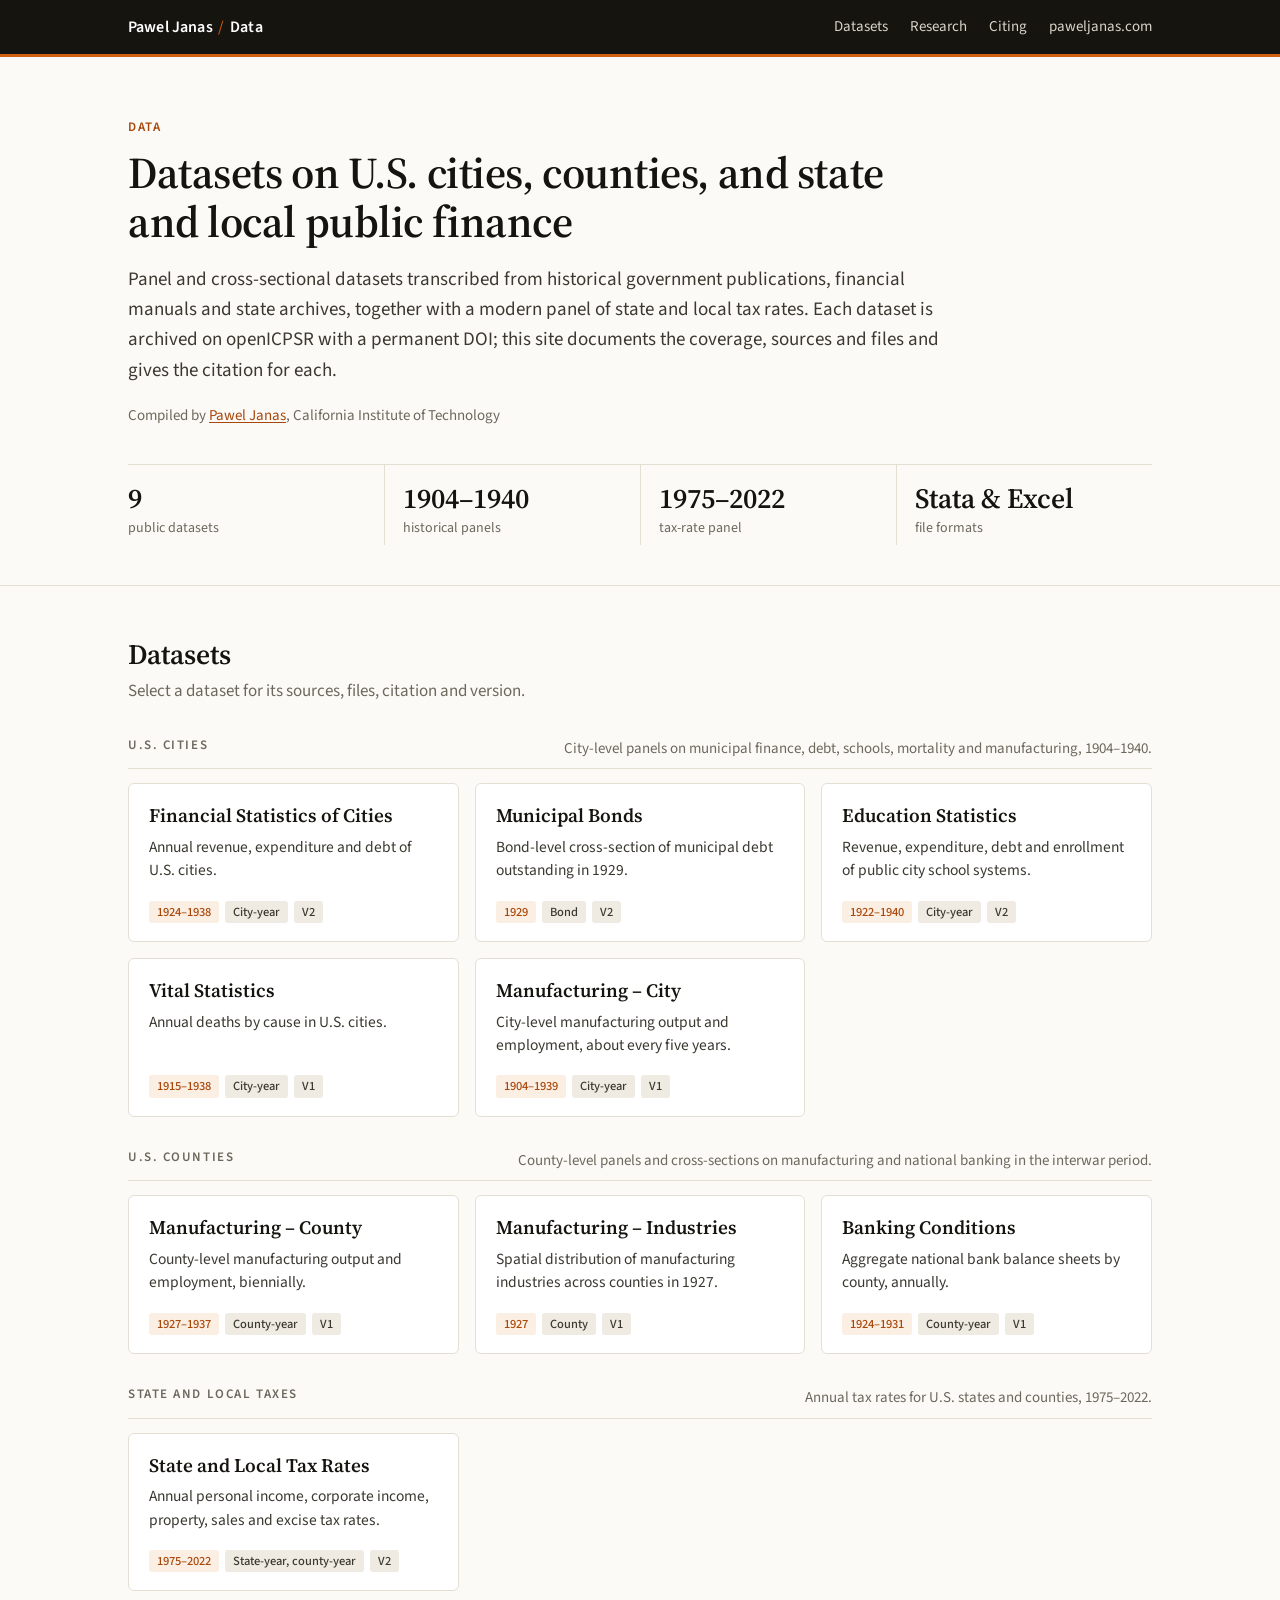
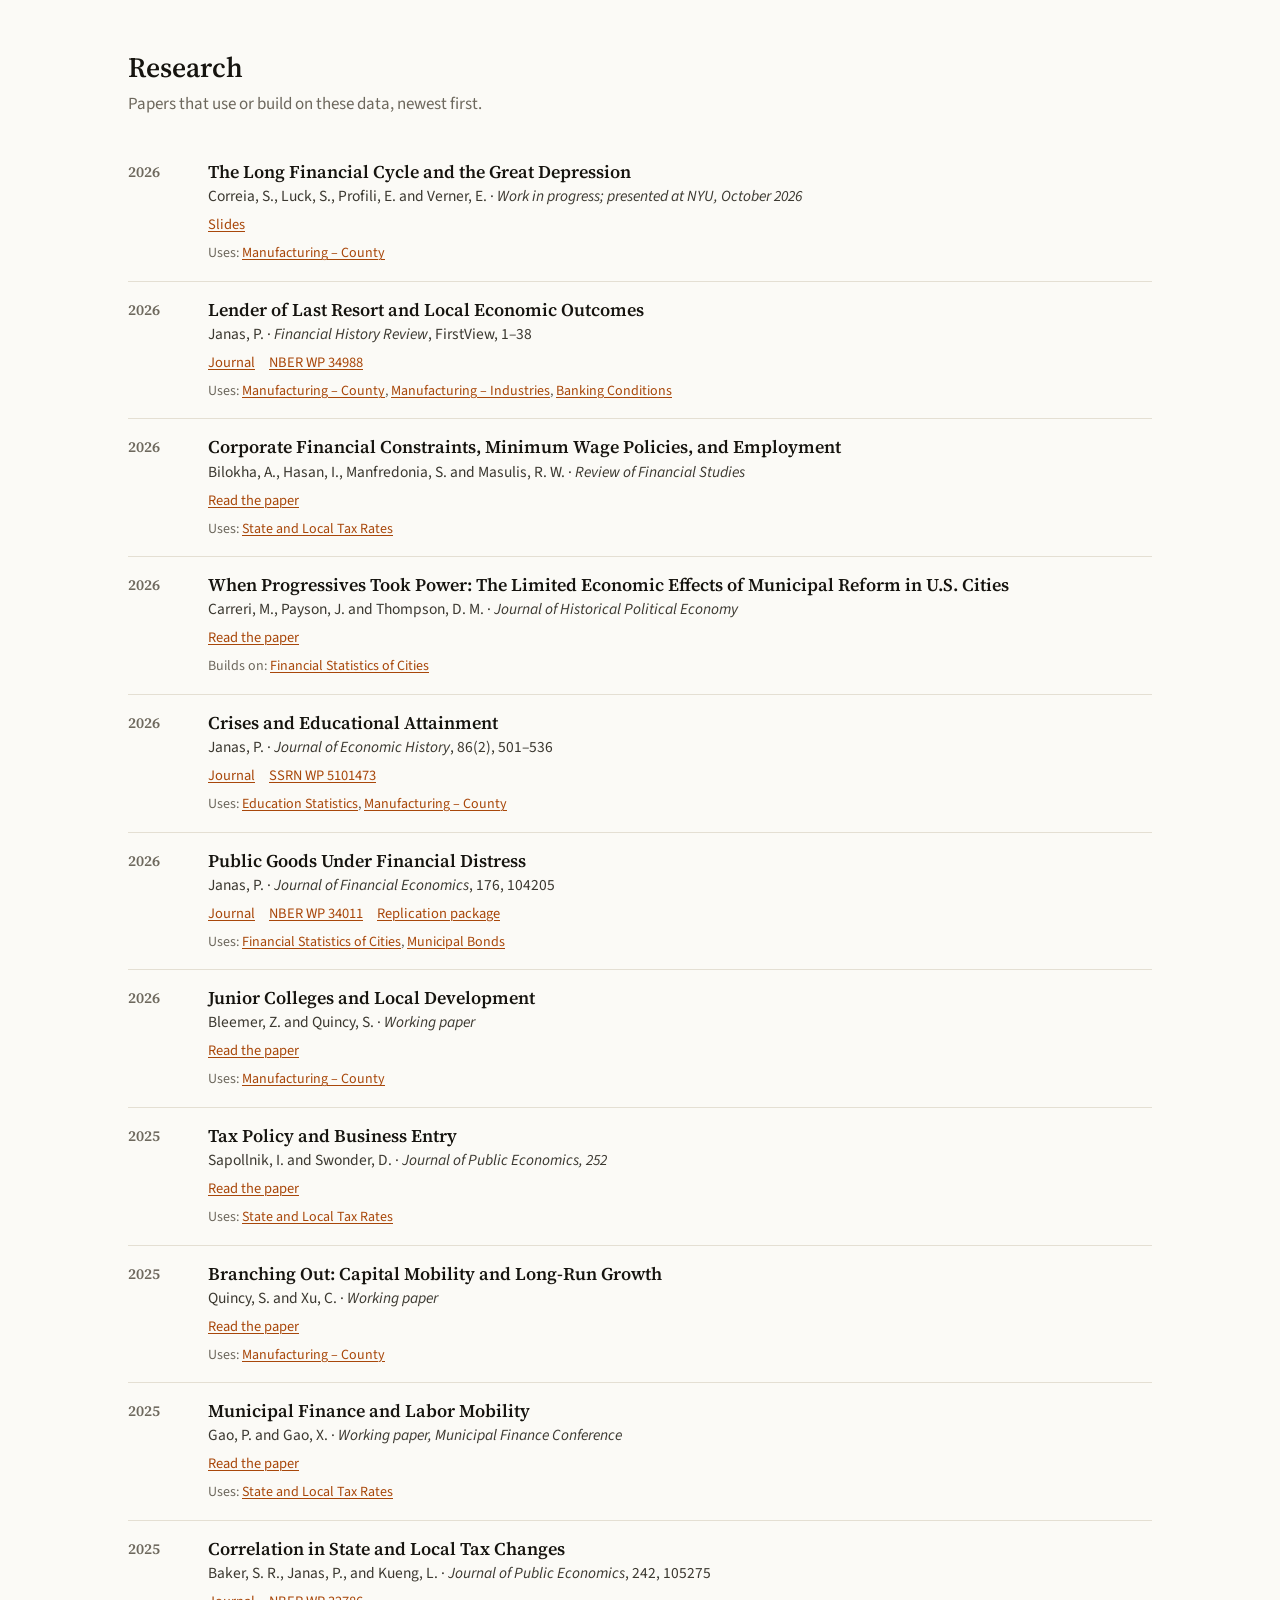
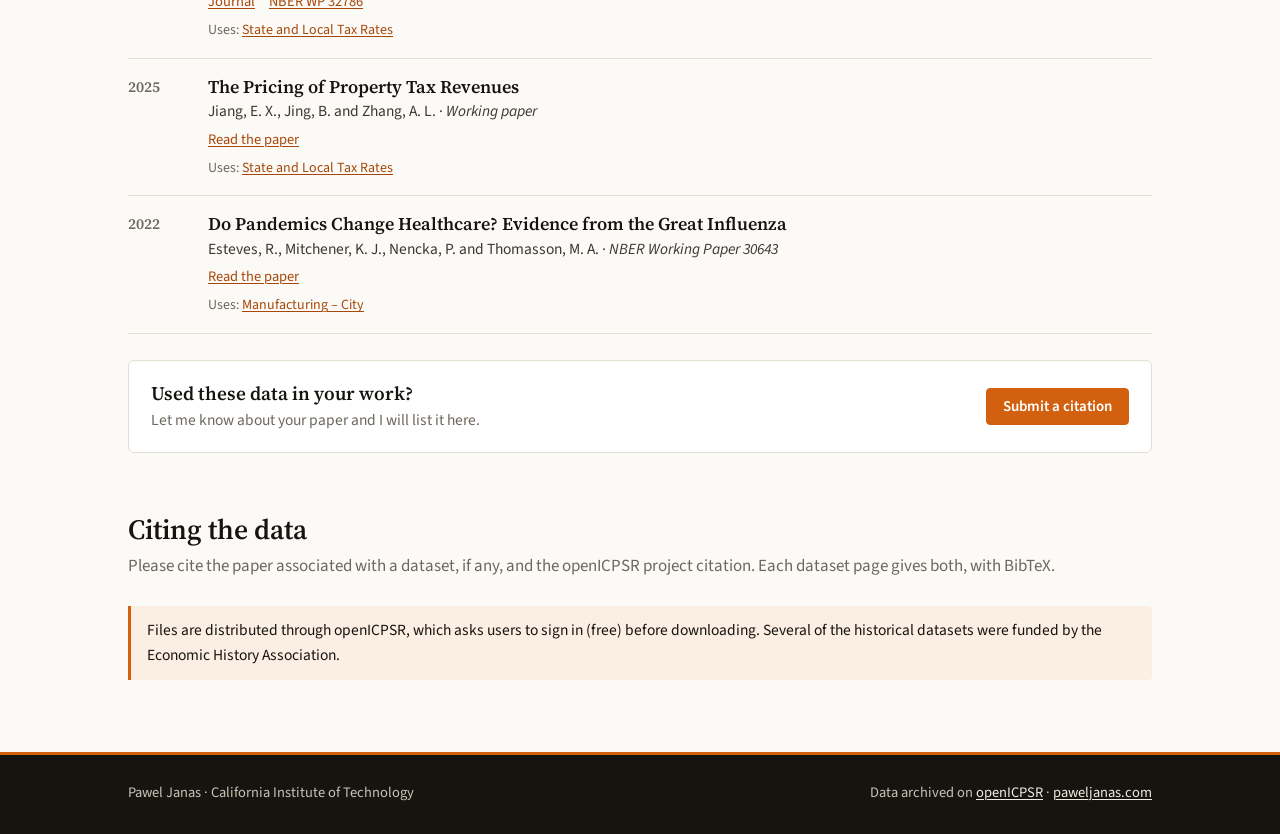
==== commit c82de92c: "Add files via upload" ====
--- a/index.html
+++ b/index.html
@@ -44,11 +44,8 @@
 
 <section class="block" id="research"><div class="wrap">
   <h2 class="section">Research</h2>
-  <p class="section-sub">Papers that use these data.</p>
-  <h3 class="group"><span>Papers by Pawel Janas</span></h3>
-  <ul class="refs"><li><div class="yr">2026</div><div><div class="t">Crises and Educational Attainment</div><div class="j">Janas, P. &middot; <em>Journal of Economic History</em>, 86(2), 501–536</div><div class="links"><a href="https://doi.org/10.1017/S002205072510106X">Journal</a></div><div class="uses">Uses: <a href="city-schools.html">Education Statistics</a>, <a href="county-manufacturing.html">Manufacturing – County</a></div></div></li><li><div class="yr">2026</div><div><div class="t">Lender of Last Resort and Local Economic Outcomes</div><div class="j">Janas, P. &middot; <em>Financial History Review</em>, FirstView, 1–38</div><div class="links"><a href="https://doi.org/10.1017/S0968565026100195">Journal</a> <a href="https://www.nber.org/papers/w34988">NBER WP 34988</a></div><div class="uses">Uses: <a href="county-manufacturing.html">Manufacturing – County</a>, <a href="county-industries-1927.html">Manufacturing – Industries</a>, <a href="county-banking.html">Banking Conditions</a></div></div></li><li><div class="yr">2026</div><div><div class="t">Public Goods Under Financial Distress</div><div class="j">Janas, P. &middot; <em>Journal of Financial Economics</em>, 176, 104205</div><div class="links"><a href="https://doi.org/10.1016/j.jfineco.2025.104205">Journal</a> <a href="https://www.nber.org/papers/w34011">NBER WP 34011</a> <a href="https://www.openicpsr.org/openicpsr/project/238470">Replication package</a></div><div class="uses">Uses: <a href="city-finances.html">Financial Statistics of Cities</a>, <a href="municipal-bonds.html">Municipal Bonds</a></div></div></li><li><div class="yr">2025</div><div><div class="t">Correlation in State and Local Tax Changes</div><div class="j">Baker, S. R., Janas, P., and Kueng, L. &middot; <em>Journal of Public Economics</em>, 242, 105275</div><div class="links"><a href="https://doi.org/10.1016/j.jpubeco.2024.105275">Journal</a> <a href="https://www.nber.org/papers/w32786">NBER WP 32786</a></div><div class="uses">Uses: <a href="state-local-taxes.html">State and Local Tax Rates</a></div></div></li></ul>
-  <h3 class="group"><span>Research by others</span><em>Papers that use or build on these datasets.</em></h3>
-  <ul class="refs"><li><div class="yr">2026</div><div><div class="t"><a class="plain" href="https://zacharybleemer.com/wp-content/uploads/Working-Papers/BleemerQuincy_JC_Jan2026.pdf">Junior Colleges and Local Development</a></div><div class="j">Bleemer, Z. and Quincy, S. &middot; <em>Working paper</em></div><div class="links"><a href="https://zacharybleemer.com/wp-content/uploads/Working-Papers/BleemerQuincy_JC_Jan2026.pdf">Read the paper</a></div><div class="uses">Uses: <a href="county-manufacturing.html">Manufacturing – County</a></div></div></li><li><div class="yr">2026</div><div><div class="t"><a class="plain" href="https://doi.org/10.1093/rfs/hhag075">Corporate Financial Constraints, Minimum Wage Policies, and Employment</a></div><div class="j">Bilokha, A., Hasan, I., Manfredonia, S. and Masulis, R. W. &middot; <em>Review of Financial Studies</em></div><div class="links"><a href="https://doi.org/10.1093/rfs/hhag075">Read the paper</a></div><div class="uses">Uses: <a href="state-local-taxes.html">State and Local Tax Rates</a></div></div></li><li><div class="yr">2026</div><div><div class="t"><a class="plain" href="https://doi.org/10.1108/jhpe-01-2026-0003">When Progressives Took Power: The Limited Economic Effects of Municipal Reform in U.S. Cities</a></div><div class="j">Carreri, M., Payson, J. and Thompson, D. M. &middot; <em>Journal of Historical Political Economy</em></div><div class="links"><a href="https://doi.org/10.1108/jhpe-01-2026-0003">Read the paper</a></div><div class="uses">Builds on: <a href="city-finances.html">Financial Statistics of Cities</a></div></div></li><li><div class="yr">2025</div><div><div class="t"><a class="plain" href="https://chenzi-xu.com/docs/QX_Branching.pdf">Branching Out: Capital Mobility and Long-Run Growth</a></div><div class="j">Quincy, S. and Xu, C. &middot; <em>Working paper</em></div><div class="links"><a href="https://chenzi-xu.com/docs/QX_Branching.pdf">Read the paper</a></div><div class="uses">Uses: <a href="county-manufacturing.html">Manufacturing – County</a></div></div></li><li><div class="yr">2025</div><div><div class="t"><a class="plain" href="https://doi.org/10.1016/j.jpubeco.2025.105537">Tax Policy and Business Entry</a></div><div class="j">Sapollnik, I. and Swonder, D. &middot; <em>Journal of Public Economics, 252</em></div><div class="links"><a href="https://doi.org/10.1016/j.jpubeco.2025.105537">Read the paper</a></div><div class="uses">Uses: <a href="state-local-taxes.html">State and Local Tax Rates</a></div></div></li><li><div class="yr">2025</div><div><div class="t"><a class="plain" href="https://doi.org/10.2139/ssrn.4782074">The Pricing of Property Tax Revenues</a></div><div class="j">Jiang, E. X., Jing, B. and Zhang, A. L. &middot; <em>Working paper</em></div><div class="links"><a href="https://doi.org/10.2139/ssrn.4782074">Read the paper</a></div><div class="uses">Uses: <a href="state-local-taxes.html">State and Local Tax Rates</a></div></div></li><li><div class="yr">2025</div><div><div class="t"><a class="plain" href="https://www.brookings.edu/wp-content/uploads/2025/05/municipal-finance-and-labor-mobility-7.16.pdf">Municipal Finance and Labor Mobility</a></div><div class="j">Gao, P. and Gao, X. &middot; <em>Working paper, Municipal Finance Conference</em></div><div class="links"><a href="https://www.brookings.edu/wp-content/uploads/2025/05/municipal-finance-and-labor-mobility-7.16.pdf">Read the paper</a></div><div class="uses">Uses: <a href="state-local-taxes.html">State and Local Tax Rates</a></div></div></li><li><div class="yr">2022</div><div><div class="t"><a class="plain" href="https://www.nber.org/papers/w30643">Do Pandemics Change Healthcare? Evidence from the Great Influenza</a></div><div class="j">Esteves, R., Mitchener, K. J., Nencka, P. and Thomasson, M. A. &middot; <em>NBER Working Paper 30643</em></div><div class="links"><a href="https://www.nber.org/papers/w30643">Read the paper</a></div><div class="uses">Uses: <a href="city-manufacturing.html">Manufacturing – City</a></div></div></li></ul>
+  <p class="section-sub">Papers that use or build on these data, newest first.</p>
+  <ul class="refs"><li><div class="yr">2026</div><div><div class="t"><a class="plain" href="https://www.emilverner.com/s/pres_20261030_NYU.pdf">The Long Financial Cycle and the Great Depression</a></div><div class="j">Correia, S., Luck, S., Profili, E. and Verner, E. &middot; <em>Work in progress; presented at NYU, October 2026</em></div><div class="links"><a href="https://www.emilverner.com/s/pres_20261030_NYU.pdf">Slides</a></div><div class="uses">Uses: <a href="county-manufacturing.html">Manufacturing – County</a></div></div></li><li><div class="yr">2026</div><div><div class="t">Lender of Last Resort and Local Economic Outcomes</div><div class="j">Janas, P. &middot; <em>Financial History Review</em>, FirstView, 1–38</div><div class="links"><a href="https://doi.org/10.1017/S0968565026100195">Journal</a> <a href="https://www.nber.org/papers/w34988">NBER WP 34988</a></div><div class="uses">Uses: <a href="county-manufacturing.html">Manufacturing – County</a>, <a href="county-industries-1927.html">Manufacturing – Industries</a>, <a href="county-banking.html">Banking Conditions</a></div></div></li><li><div class="yr">2026</div><div><div class="t"><a class="plain" href="https://doi.org/10.1093/rfs/hhag075">Corporate Financial Constraints, Minimum Wage Policies, and Employment</a></div><div class="j">Bilokha, A., Hasan, I., Manfredonia, S. and Masulis, R. W. &middot; <em>Review of Financial Studies</em></div><div class="links"><a href="https://doi.org/10.1093/rfs/hhag075">Read the paper</a></div><div class="uses">Uses: <a href="state-local-taxes.html">State and Local Tax Rates</a></div></div></li><li><div class="yr">2026</div><div><div class="t"><a class="plain" href="https://doi.org/10.1108/jhpe-01-2026-0003">When Progressives Took Power: The Limited Economic Effects of Municipal Reform in U.S. Cities</a></div><div class="j">Carreri, M., Payson, J. and Thompson, D. M. &middot; <em>Journal of Historical Political Economy</em></div><div class="links"><a href="https://doi.org/10.1108/jhpe-01-2026-0003">Read the paper</a></div><div class="uses">Builds on: <a href="city-finances.html">Financial Statistics of Cities</a></div></div></li><li><div class="yr">2026</div><div><div class="t">Crises and Educational Attainment</div><div class="j">Janas, P. &middot; <em>Journal of Economic History</em>, 86(2), 501–536</div><div class="links"><a href="https://doi.org/10.1017/S002205072510106X">Journal</a> <a href="https://papers.ssrn.com/sol3/papers.cfm?abstract_id=5101473">SSRN WP 5101473</a></div><div class="uses">Uses: <a href="city-schools.html">Education Statistics</a>, <a href="county-manufacturing.html">Manufacturing – County</a></div></div></li><li><div class="yr">2026</div><div><div class="t">Public Goods Under Financial Distress</div><div class="j">Janas, P. &middot; <em>Journal of Financial Economics</em>, 176, 104205</div><div class="links"><a href="https://doi.org/10.1016/j.jfineco.2025.104205">Journal</a> <a href="https://www.nber.org/papers/w34011">NBER WP 34011</a> <a href="https://www.openicpsr.org/openicpsr/project/238470">Replication package</a></div><div class="uses">Uses: <a href="city-finances.html">Financial Statistics of Cities</a>, <a href="municipal-bonds.html">Municipal Bonds</a></div></div></li><li><div class="yr">2026</div><div><div class="t"><a class="plain" href="https://zacharybleemer.com/wp-content/uploads/Working-Papers/BleemerQuincy_JC_Jan2026.pdf">Junior Colleges and Local Development</a></div><div class="j">Bleemer, Z. and Quincy, S. &middot; <em>Working paper</em></div><div class="links"><a href="https://zacharybleemer.com/wp-content/uploads/Working-Papers/BleemerQuincy_JC_Jan2026.pdf">Read the paper</a></div><div class="uses">Uses: <a href="county-manufacturing.html">Manufacturing – County</a></div></div></li><li><div class="yr">2025</div><div><div class="t"><a class="plain" href="https://doi.org/10.1016/j.jpubeco.2025.105537">Tax Policy and Business Entry</a></div><div class="j">Sapollnik, I. and Swonder, D. &middot; <em>Journal of Public Economics, 252</em></div><div class="links"><a href="https://doi.org/10.1016/j.jpubeco.2025.105537">Read the paper</a></div><div class="uses">Uses: <a href="state-local-taxes.html">State and Local Tax Rates</a></div></div></li><li><div class="yr">2025</div><div><div class="t"><a class="plain" href="https://chenzi-xu.com/docs/QX_Branching.pdf">Branching Out: Capital Mobility and Long-Run Growth</a></div><div class="j">Quincy, S. and Xu, C. &middot; <em>Working paper</em></div><div class="links"><a href="https://chenzi-xu.com/docs/QX_Branching.pdf">Read the paper</a></div><div class="uses">Uses: <a href="county-manufacturing.html">Manufacturing – County</a></div></div></li><li><div class="yr">2025</div><div><div class="t"><a class="plain" href="https://www.brookings.edu/wp-content/uploads/2025/05/municipal-finance-and-labor-mobility-7.16.pdf">Municipal Finance and Labor Mobility</a></div><div class="j">Gao, P. and Gao, X. &middot; <em>Working paper, Municipal Finance Conference</em></div><div class="links"><a href="https://www.brookings.edu/wp-content/uploads/2025/05/municipal-finance-and-labor-mobility-7.16.pdf">Read the paper</a></div><div class="uses">Uses: <a href="state-local-taxes.html">State and Local Tax Rates</a></div></div></li><li><div class="yr">2025</div><div><div class="t">Correlation in State and Local Tax Changes</div><div class="j">Baker, S. R., Janas, P., and Kueng, L. &middot; <em>Journal of Public Economics</em>, 242, 105275</div><div class="links"><a href="https://doi.org/10.1016/j.jpubeco.2024.105275">Journal</a> <a href="https://www.nber.org/papers/w32786">NBER WP 32786</a></div><div class="uses">Uses: <a href="state-local-taxes.html">State and Local Tax Rates</a></div></div></li><li><div class="yr">2025</div><div><div class="t"><a class="plain" href="https://doi.org/10.2139/ssrn.4782074">The Pricing of Property Tax Revenues</a></div><div class="j">Jiang, E. X., Jing, B. and Zhang, A. L. &middot; <em>Working paper</em></div><div class="links"><a href="https://doi.org/10.2139/ssrn.4782074">Read the paper</a></div><div class="uses">Uses: <a href="state-local-taxes.html">State and Local Tax Rates</a></div></div></li><li><div class="yr">2022</div><div><div class="t"><a class="plain" href="https://www.nber.org/papers/w30643">Do Pandemics Change Healthcare? Evidence from the Great Influenza</a></div><div class="j">Esteves, R., Mitchener, K. J., Nencka, P. and Thomasson, M. A. &middot; <em>NBER Working Paper 30643</em></div><div class="links"><a href="https://www.nber.org/papers/w30643">Read the paper</a></div><div class="uses">Uses: <a href="city-manufacturing.html">Manufacturing – City</a></div></div></li></ul>
   
   <div class="submit-cite">
     <div class="submit-head">
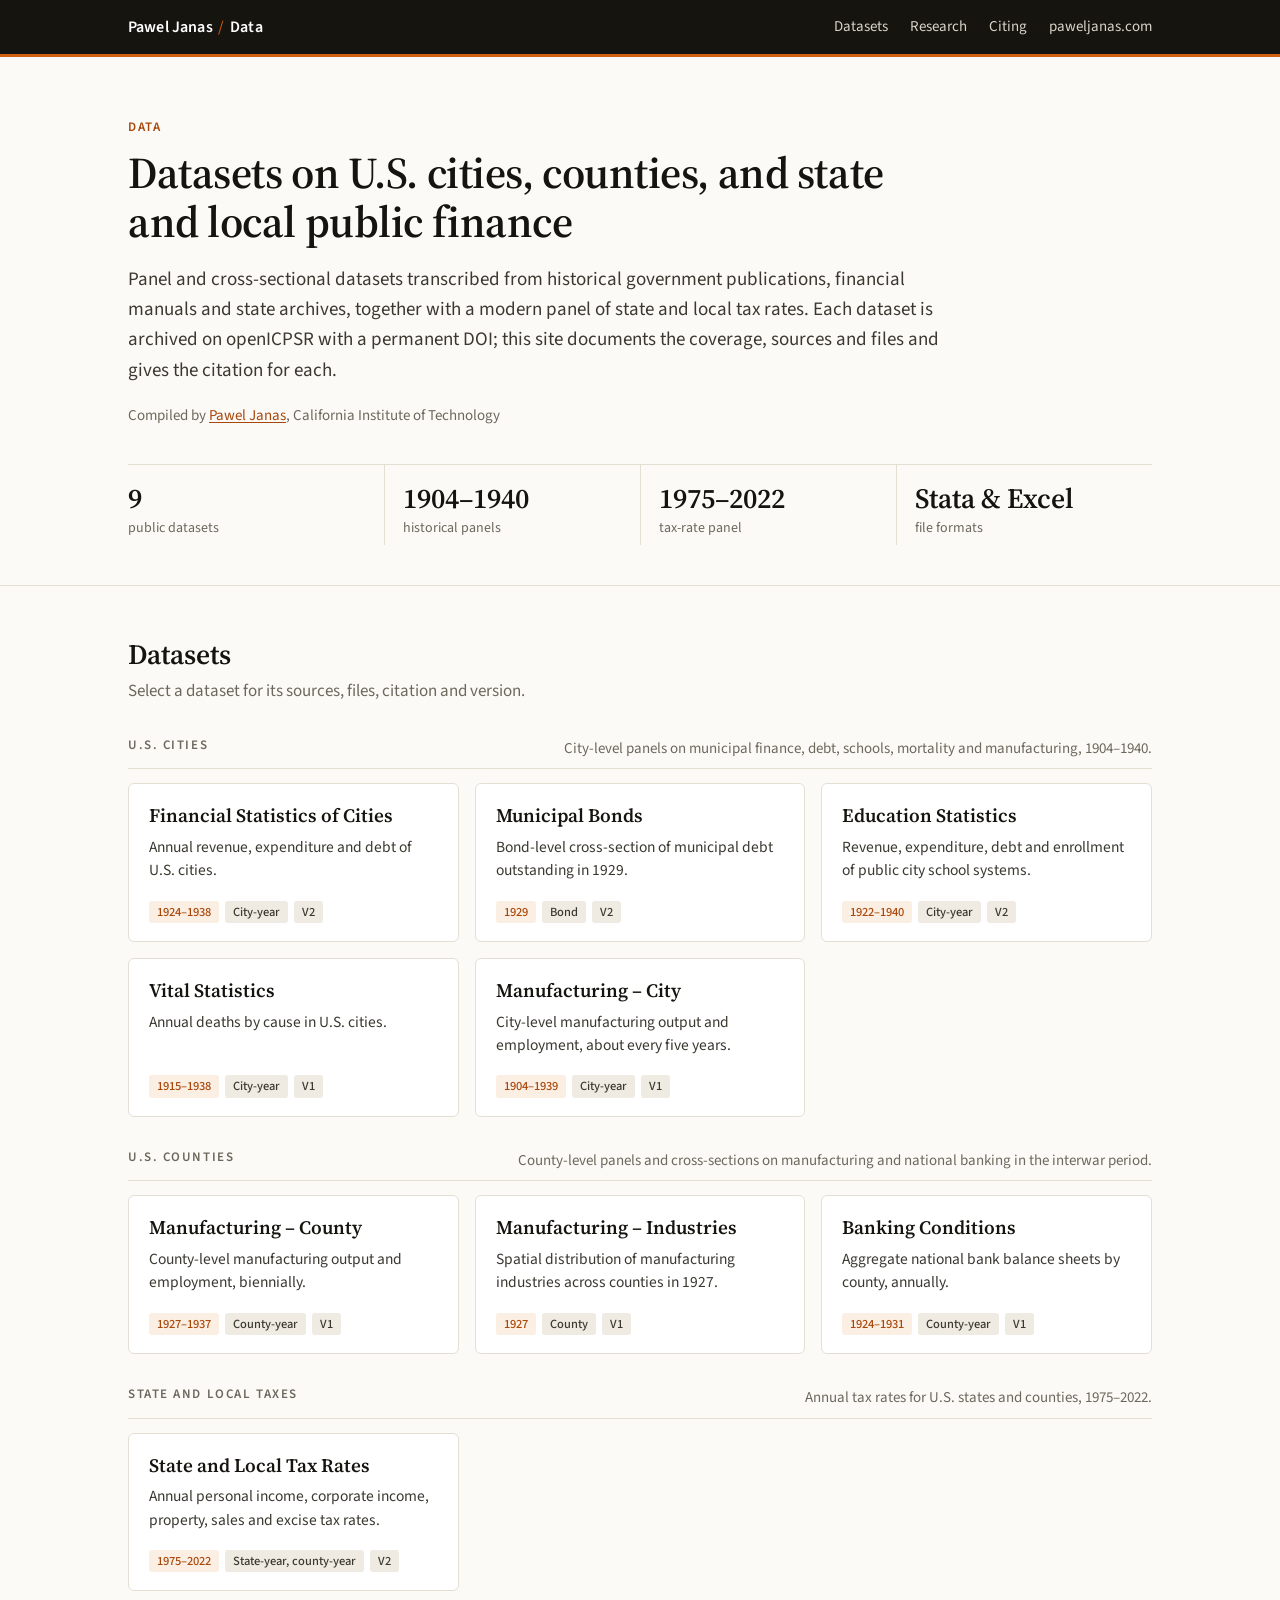
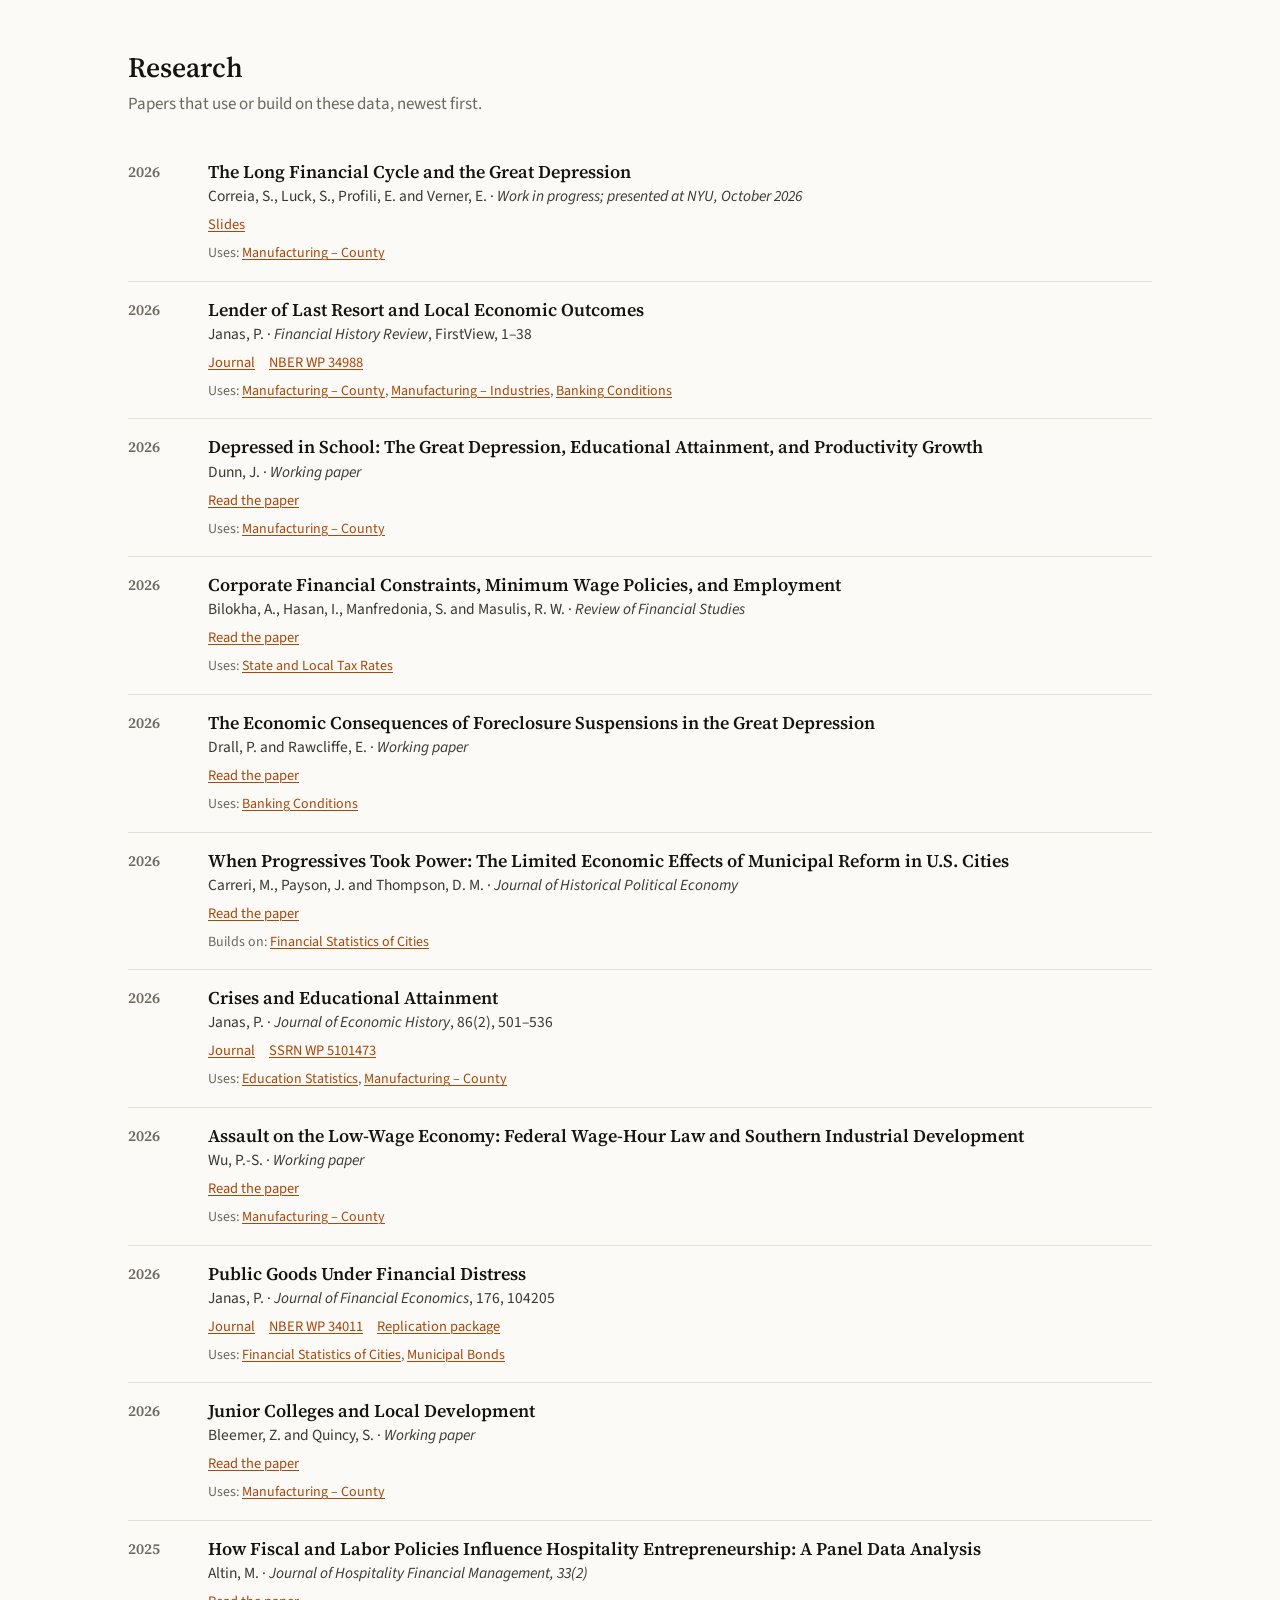
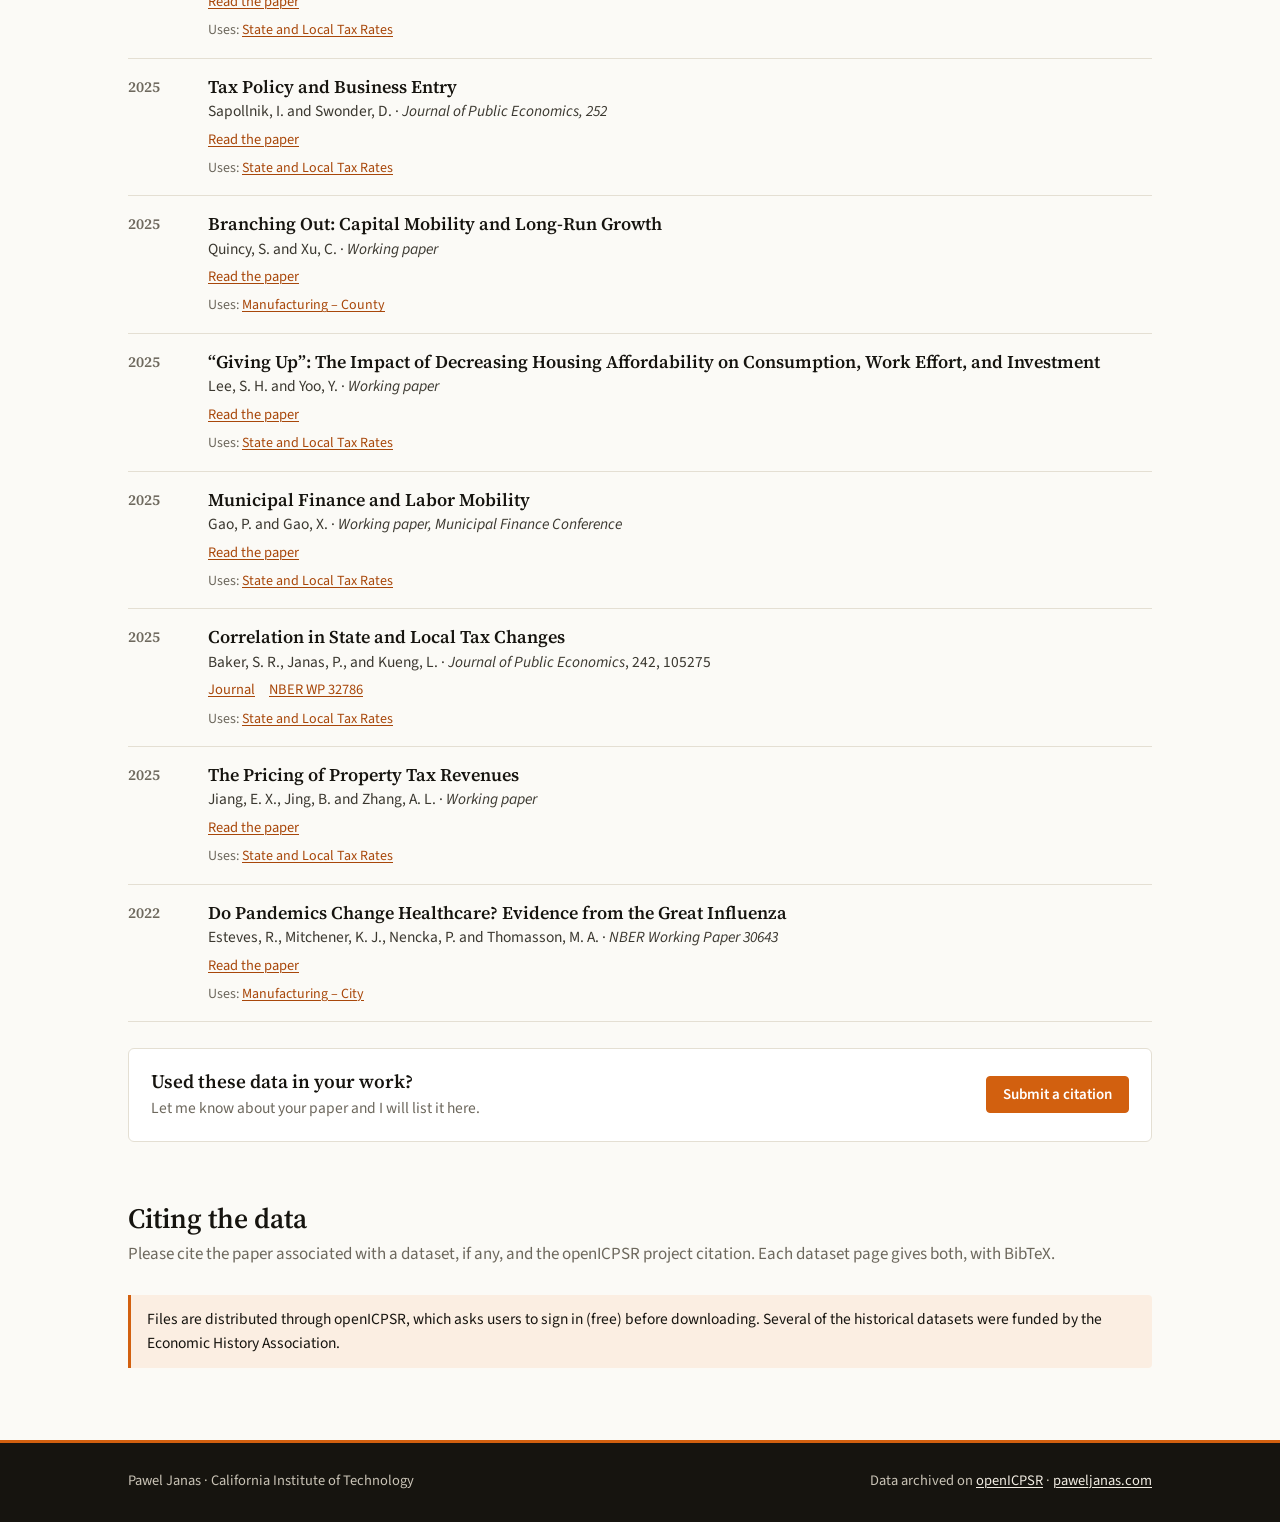
==== commit 9245eb6e: "Add files via upload" ====
--- a/index.html
+++ b/index.html
@@ -45,7 +45,7 @@
 <section class="block" id="research"><div class="wrap">
   <h2 class="section">Research</h2>
   <p class="section-sub">Papers that use or build on these data, newest first.</p>
-  <ul class="refs"><li><div class="yr">2026</div><div><div class="t"><a class="plain" href="https://www.emilverner.com/s/pres_20261030_NYU.pdf">The Long Financial Cycle and the Great Depression</a></div><div class="j">Correia, S., Luck, S., Profili, E. and Verner, E. &middot; <em>Work in progress; presented at NYU, October 2026</em></div><div class="links"><a href="https://www.emilverner.com/s/pres_20261030_NYU.pdf">Slides</a></div><div class="uses">Uses: <a href="county-manufacturing.html">Manufacturing – County</a></div></div></li><li><div class="yr">2026</div><div><div class="t">Lender of Last Resort and Local Economic Outcomes</div><div class="j">Janas, P. &middot; <em>Financial History Review</em>, FirstView, 1–38</div><div class="links"><a href="https://doi.org/10.1017/S0968565026100195">Journal</a> <a href="https://www.nber.org/papers/w34988">NBER WP 34988</a></div><div class="uses">Uses: <a href="county-manufacturing.html">Manufacturing – County</a>, <a href="county-industries-1927.html">Manufacturing – Industries</a>, <a href="county-banking.html">Banking Conditions</a></div></div></li><li><div class="yr">2026</div><div><div class="t"><a class="plain" href="https://doi.org/10.1093/rfs/hhag075">Corporate Financial Constraints, Minimum Wage Policies, and Employment</a></div><div class="j">Bilokha, A., Hasan, I., Manfredonia, S. and Masulis, R. W. &middot; <em>Review of Financial Studies</em></div><div class="links"><a href="https://doi.org/10.1093/rfs/hhag075">Read the paper</a></div><div class="uses">Uses: <a href="state-local-taxes.html">State and Local Tax Rates</a></div></div></li><li><div class="yr">2026</div><div><div class="t"><a class="plain" href="https://doi.org/10.1108/jhpe-01-2026-0003">When Progressives Took Power: The Limited Economic Effects of Municipal Reform in U.S. Cities</a></div><div class="j">Carreri, M., Payson, J. and Thompson, D. M. &middot; <em>Journal of Historical Political Economy</em></div><div class="links"><a href="https://doi.org/10.1108/jhpe-01-2026-0003">Read the paper</a></div><div class="uses">Builds on: <a href="city-finances.html">Financial Statistics of Cities</a></div></div></li><li><div class="yr">2026</div><div><div class="t">Crises and Educational Attainment</div><div class="j">Janas, P. &middot; <em>Journal of Economic History</em>, 86(2), 501–536</div><div class="links"><a href="https://doi.org/10.1017/S002205072510106X">Journal</a> <a href="https://papers.ssrn.com/sol3/papers.cfm?abstract_id=5101473">SSRN WP 5101473</a></div><div class="uses">Uses: <a href="city-schools.html">Education Statistics</a>, <a href="county-manufacturing.html">Manufacturing – County</a></div></div></li><li><div class="yr">2026</div><div><div class="t">Public Goods Under Financial Distress</div><div class="j">Janas, P. &middot; <em>Journal of Financial Economics</em>, 176, 104205</div><div class="links"><a href="https://doi.org/10.1016/j.jfineco.2025.104205">Journal</a> <a href="https://www.nber.org/papers/w34011">NBER WP 34011</a> <a href="https://www.openicpsr.org/openicpsr/project/238470">Replication package</a></div><div class="uses">Uses: <a href="city-finances.html">Financial Statistics of Cities</a>, <a href="municipal-bonds.html">Municipal Bonds</a></div></div></li><li><div class="yr">2026</div><div><div class="t"><a class="plain" href="https://zacharybleemer.com/wp-content/uploads/Working-Papers/BleemerQuincy_JC_Jan2026.pdf">Junior Colleges and Local Development</a></div><div class="j">Bleemer, Z. and Quincy, S. &middot; <em>Working paper</em></div><div class="links"><a href="https://zacharybleemer.com/wp-content/uploads/Working-Papers/BleemerQuincy_JC_Jan2026.pdf">Read the paper</a></div><div class="uses">Uses: <a href="county-manufacturing.html">Manufacturing – County</a></div></div></li><li><div class="yr">2025</div><div><div class="t"><a class="plain" href="https://doi.org/10.1016/j.jpubeco.2025.105537">Tax Policy and Business Entry</a></div><div class="j">Sapollnik, I. and Swonder, D. &middot; <em>Journal of Public Economics, 252</em></div><div class="links"><a href="https://doi.org/10.1016/j.jpubeco.2025.105537">Read the paper</a></div><div class="uses">Uses: <a href="state-local-taxes.html">State and Local Tax Rates</a></div></div></li><li><div class="yr">2025</div><div><div class="t"><a class="plain" href="https://chenzi-xu.com/docs/QX_Branching.pdf">Branching Out: Capital Mobility and Long-Run Growth</a></div><div class="j">Quincy, S. and Xu, C. &middot; <em>Working paper</em></div><div class="links"><a href="https://chenzi-xu.com/docs/QX_Branching.pdf">Read the paper</a></div><div class="uses">Uses: <a href="county-manufacturing.html">Manufacturing – County</a></div></div></li><li><div class="yr">2025</div><div><div class="t"><a class="plain" href="https://www.brookings.edu/wp-content/uploads/2025/05/municipal-finance-and-labor-mobility-7.16.pdf">Municipal Finance and Labor Mobility</a></div><div class="j">Gao, P. and Gao, X. &middot; <em>Working paper, Municipal Finance Conference</em></div><div class="links"><a href="https://www.brookings.edu/wp-content/uploads/2025/05/municipal-finance-and-labor-mobility-7.16.pdf">Read the paper</a></div><div class="uses">Uses: <a href="state-local-taxes.html">State and Local Tax Rates</a></div></div></li><li><div class="yr">2025</div><div><div class="t">Correlation in State and Local Tax Changes</div><div class="j">Baker, S. R., Janas, P., and Kueng, L. &middot; <em>Journal of Public Economics</em>, 242, 105275</div><div class="links"><a href="https://doi.org/10.1016/j.jpubeco.2024.105275">Journal</a> <a href="https://www.nber.org/papers/w32786">NBER WP 32786</a></div><div class="uses">Uses: <a href="state-local-taxes.html">State and Local Tax Rates</a></div></div></li><li><div class="yr">2025</div><div><div class="t"><a class="plain" href="https://doi.org/10.2139/ssrn.4782074">The Pricing of Property Tax Revenues</a></div><div class="j">Jiang, E. X., Jing, B. and Zhang, A. L. &middot; <em>Working paper</em></div><div class="links"><a href="https://doi.org/10.2139/ssrn.4782074">Read the paper</a></div><div class="uses">Uses: <a href="state-local-taxes.html">State and Local Tax Rates</a></div></div></li><li><div class="yr">2022</div><div><div class="t"><a class="plain" href="https://www.nber.org/papers/w30643">Do Pandemics Change Healthcare? Evidence from the Great Influenza</a></div><div class="j">Esteves, R., Mitchener, K. J., Nencka, P. and Thomasson, M. A. &middot; <em>NBER Working Paper 30643</em></div><div class="links"><a href="https://www.nber.org/papers/w30643">Read the paper</a></div><div class="uses">Uses: <a href="city-manufacturing.html">Manufacturing – City</a></div></div></li></ul>
+  <ul class="refs"><li><div class="yr">2026</div><div><div class="t"><a class="plain" href="https://www.emilverner.com/s/pres_20261030_NYU.pdf">The Long Financial Cycle and the Great Depression</a></div><div class="j">Correia, S., Luck, S., Profili, E. and Verner, E. &middot; <em>Work in progress; presented at NYU, October 2026</em></div><div class="links"><a href="https://www.emilverner.com/s/pres_20261030_NYU.pdf">Slides</a></div><div class="uses">Uses: <a href="county-manufacturing.html">Manufacturing – County</a></div></div></li><li><div class="yr">2026</div><div><div class="t">Lender of Last Resort and Local Economic Outcomes</div><div class="j">Janas, P. &middot; <em>Financial History Review</em>, FirstView, 1–38</div><div class="links"><a href="https://doi.org/10.1017/S0968565026100195">Journal</a> <a href="https://www.nber.org/papers/w34988">NBER WP 34988</a></div><div class="uses">Uses: <a href="county-manufacturing.html">Manufacturing – County</a>, <a href="county-industries-1927.html">Manufacturing – Industries</a>, <a href="county-banking.html">Banking Conditions</a></div></div></li><li><div class="yr">2026</div><div><div class="t"><a class="plain" href="https://jasontdunn.com/assets/depressed.pdf">Depressed in School: The Great Depression, Educational Attainment, and Productivity Growth</a></div><div class="j">Dunn, J. &middot; <em>Working paper</em></div><div class="links"><a href="https://jasontdunn.com/assets/depressed.pdf">Read the paper</a></div><div class="uses">Uses: <a href="county-manufacturing.html">Manufacturing – County</a></div></div></li><li><div class="yr">2026</div><div><div class="t"><a class="plain" href="https://doi.org/10.1093/rfs/hhag075">Corporate Financial Constraints, Minimum Wage Policies, and Employment</a></div><div class="j">Bilokha, A., Hasan, I., Manfredonia, S. and Masulis, R. W. &middot; <em>Review of Financial Studies</em></div><div class="links"><a href="https://doi.org/10.1093/rfs/hhag075">Read the paper</a></div><div class="uses">Uses: <a href="state-local-taxes.html">State and Local Tax Rates</a></div></div></li><li><div class="yr">2026</div><div><div class="t"><a class="plain" href="https://pranjal-drall.github.io/files/farms_draft.pdf">The Economic Consequences of Foreclosure Suspensions in the Great Depression</a></div><div class="j">Drall, P. and Rawcliffe, E. &middot; <em>Working paper</em></div><div class="links"><a href="https://pranjal-drall.github.io/files/farms_draft.pdf">Read the paper</a></div><div class="uses">Uses: <a href="county-banking.html">Banking Conditions</a></div></div></li><li><div class="yr">2026</div><div><div class="t"><a class="plain" href="https://doi.org/10.1108/jhpe-01-2026-0003">When Progressives Took Power: The Limited Economic Effects of Municipal Reform in U.S. Cities</a></div><div class="j">Carreri, M., Payson, J. and Thompson, D. M. &middot; <em>Journal of Historical Political Economy</em></div><div class="links"><a href="https://doi.org/10.1108/jhpe-01-2026-0003">Read the paper</a></div><div class="uses">Builds on: <a href="city-finances.html">Financial Statistics of Cities</a></div></div></li><li><div class="yr">2026</div><div><div class="t">Crises and Educational Attainment</div><div class="j">Janas, P. &middot; <em>Journal of Economic History</em>, 86(2), 501–536</div><div class="links"><a href="https://doi.org/10.1017/S002205072510106X">Journal</a> <a href="https://papers.ssrn.com/sol3/papers.cfm?abstract_id=5101473">SSRN WP 5101473</a></div><div class="uses">Uses: <a href="city-schools.html">Education Statistics</a>, <a href="county-manufacturing.html">Manufacturing – County</a></div></div></li><li><div class="yr">2026</div><div><div class="t"><a class="plain" href="https://po-poswu.github.io/papers/paper0/FLSA38_paper.pdf">Assault on the Low-Wage Economy: Federal Wage-Hour Law and Southern Industrial Development</a></div><div class="j">Wu, P.-S. &middot; <em>Working paper</em></div><div class="links"><a href="https://po-poswu.github.io/papers/paper0/FLSA38_paper.pdf">Read the paper</a></div><div class="uses">Uses: <a href="county-manufacturing.html">Manufacturing – County</a></div></div></li><li><div class="yr">2026</div><div><div class="t">Public Goods Under Financial Distress</div><div class="j">Janas, P. &middot; <em>Journal of Financial Economics</em>, 176, 104205</div><div class="links"><a href="https://doi.org/10.1016/j.jfineco.2025.104205">Journal</a> <a href="https://www.nber.org/papers/w34011">NBER WP 34011</a> <a href="https://www.openicpsr.org/openicpsr/project/238470">Replication package</a></div><div class="uses">Uses: <a href="city-finances.html">Financial Statistics of Cities</a>, <a href="municipal-bonds.html">Municipal Bonds</a></div></div></li><li><div class="yr">2026</div><div><div class="t"><a class="plain" href="https://zacharybleemer.com/wp-content/uploads/Working-Papers/BleemerQuincy_JC_Jan2026.pdf">Junior Colleges and Local Development</a></div><div class="j">Bleemer, Z. and Quincy, S. &middot; <em>Working paper</em></div><div class="links"><a href="https://zacharybleemer.com/wp-content/uploads/Working-Papers/BleemerQuincy_JC_Jan2026.pdf">Read the paper</a></div><div class="uses">Uses: <a href="county-manufacturing.html">Manufacturing – County</a></div></div></li><li><div class="yr">2025</div><div><div class="t"><a class="plain" href="https://stars.library.ucf.edu/jhfm/vol33/iss2/5/">How Fiscal and Labor Policies Influence Hospitality Entrepreneurship: A Panel Data Analysis</a></div><div class="j">Altin, M. &middot; <em>Journal of Hospitality Financial Management, 33(2)</em></div><div class="links"><a href="https://stars.library.ucf.edu/jhfm/vol33/iss2/5/">Read the paper</a></div><div class="uses">Uses: <a href="state-local-taxes.html">State and Local Tax Rates</a></div></div></li><li><div class="yr">2025</div><div><div class="t"><a class="plain" href="https://doi.org/10.1016/j.jpubeco.2025.105537">Tax Policy and Business Entry</a></div><div class="j">Sapollnik, I. and Swonder, D. &middot; <em>Journal of Public Economics, 252</em></div><div class="links"><a href="https://doi.org/10.1016/j.jpubeco.2025.105537">Read the paper</a></div><div class="uses">Uses: <a href="state-local-taxes.html">State and Local Tax Rates</a></div></div></li><li><div class="yr">2025</div><div><div class="t"><a class="plain" href="https://chenzi-xu.com/docs/QX_Branching.pdf">Branching Out: Capital Mobility and Long-Run Growth</a></div><div class="j">Quincy, S. and Xu, C. &middot; <em>Working paper</em></div><div class="links"><a href="https://chenzi-xu.com/docs/QX_Branching.pdf">Read the paper</a></div><div class="uses">Uses: <a href="county-manufacturing.html">Manufacturing – County</a></div></div></li><li><div class="yr">2025</div><div><div class="t"><a class="plain" href="https://www.terminaleconomics.com/wp-content/uploads/2025/11/ssrn-5770722.pdf">“Giving Up”: The Impact of Decreasing Housing Affordability on Consumption, Work Effort, and Investment</a></div><div class="j">Lee, S. H. and Yoo, Y. &middot; <em>Working paper</em></div><div class="links"><a href="https://www.terminaleconomics.com/wp-content/uploads/2025/11/ssrn-5770722.pdf">Read the paper</a></div><div class="uses">Uses: <a href="state-local-taxes.html">State and Local Tax Rates</a></div></div></li><li><div class="yr">2025</div><div><div class="t"><a class="plain" href="https://www.brookings.edu/wp-content/uploads/2025/05/municipal-finance-and-labor-mobility-7.16.pdf">Municipal Finance and Labor Mobility</a></div><div class="j">Gao, P. and Gao, X. &middot; <em>Working paper, Municipal Finance Conference</em></div><div class="links"><a href="https://www.brookings.edu/wp-content/uploads/2025/05/municipal-finance-and-labor-mobility-7.16.pdf">Read the paper</a></div><div class="uses">Uses: <a href="state-local-taxes.html">State and Local Tax Rates</a></div></div></li><li><div class="yr">2025</div><div><div class="t">Correlation in State and Local Tax Changes</div><div class="j">Baker, S. R., Janas, P., and Kueng, L. &middot; <em>Journal of Public Economics</em>, 242, 105275</div><div class="links"><a href="https://doi.org/10.1016/j.jpubeco.2024.105275">Journal</a> <a href="https://www.nber.org/papers/w32786">NBER WP 32786</a></div><div class="uses">Uses: <a href="state-local-taxes.html">State and Local Tax Rates</a></div></div></li><li><div class="yr">2025</div><div><div class="t"><a class="plain" href="https://doi.org/10.2139/ssrn.4782074">The Pricing of Property Tax Revenues</a></div><div class="j">Jiang, E. X., Jing, B. and Zhang, A. L. &middot; <em>Working paper</em></div><div class="links"><a href="https://doi.org/10.2139/ssrn.4782074">Read the paper</a></div><div class="uses">Uses: <a href="state-local-taxes.html">State and Local Tax Rates</a></div></div></li><li><div class="yr">2022</div><div><div class="t"><a class="plain" href="https://www.nber.org/papers/w30643">Do Pandemics Change Healthcare? Evidence from the Great Influenza</a></div><div class="j">Esteves, R., Mitchener, K. J., Nencka, P. and Thomasson, M. A. &middot; <em>NBER Working Paper 30643</em></div><div class="links"><a href="https://www.nber.org/papers/w30643">Read the paper</a></div><div class="uses">Uses: <a href="city-manufacturing.html">Manufacturing – City</a></div></div></li></ul>
   
   <div class="submit-cite">
     <div class="submit-head">
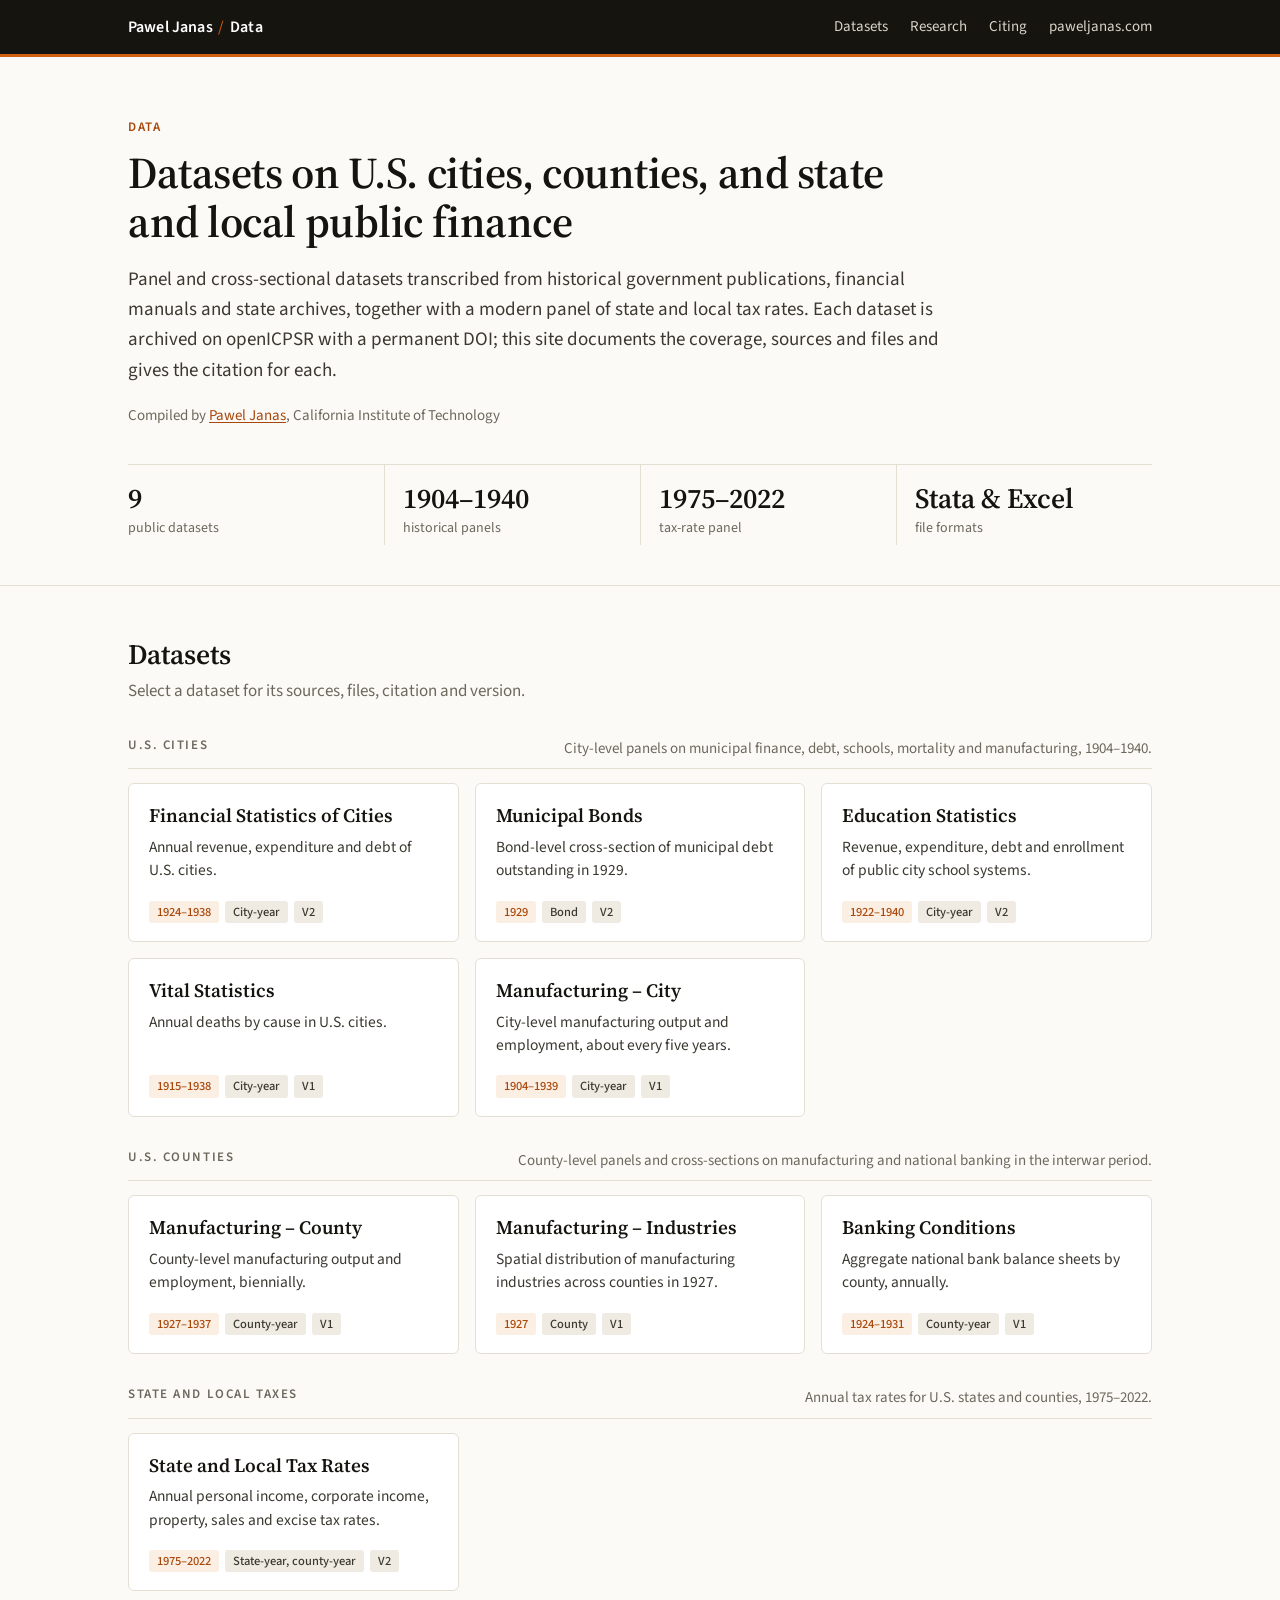
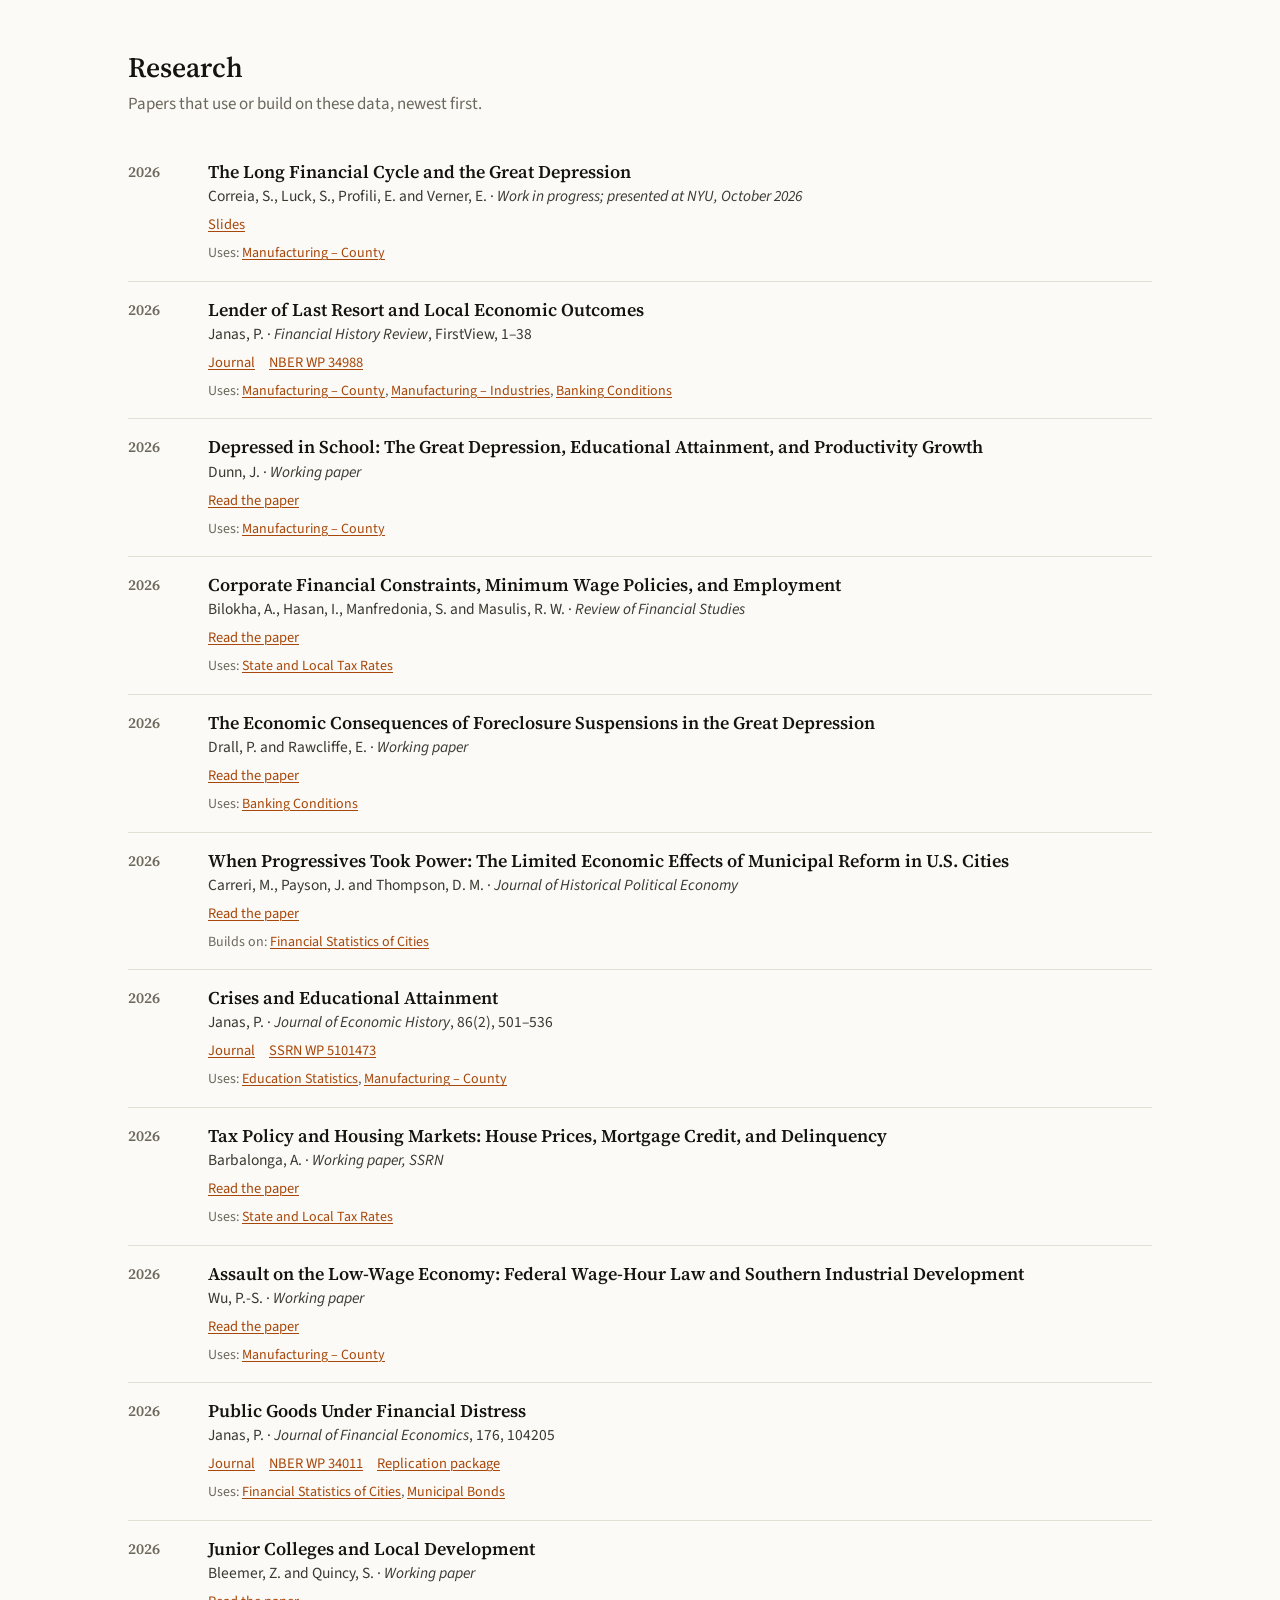
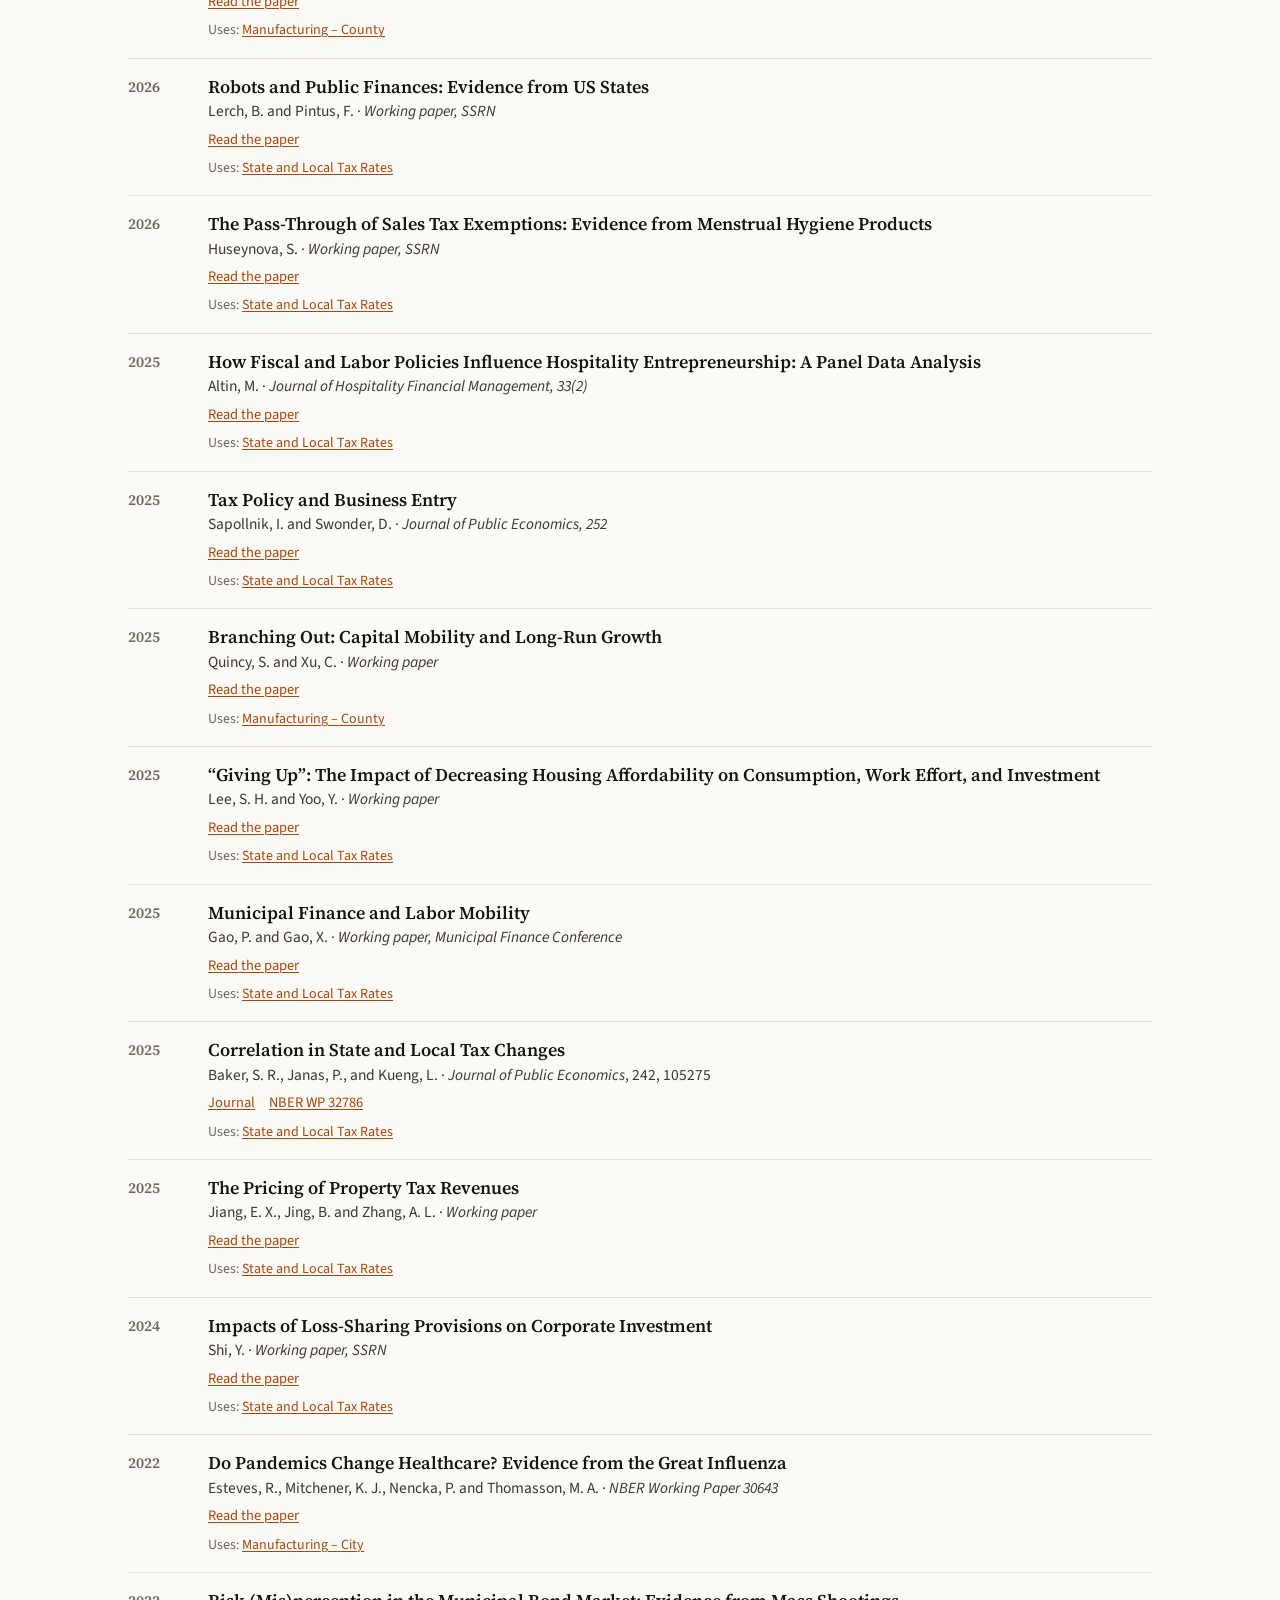
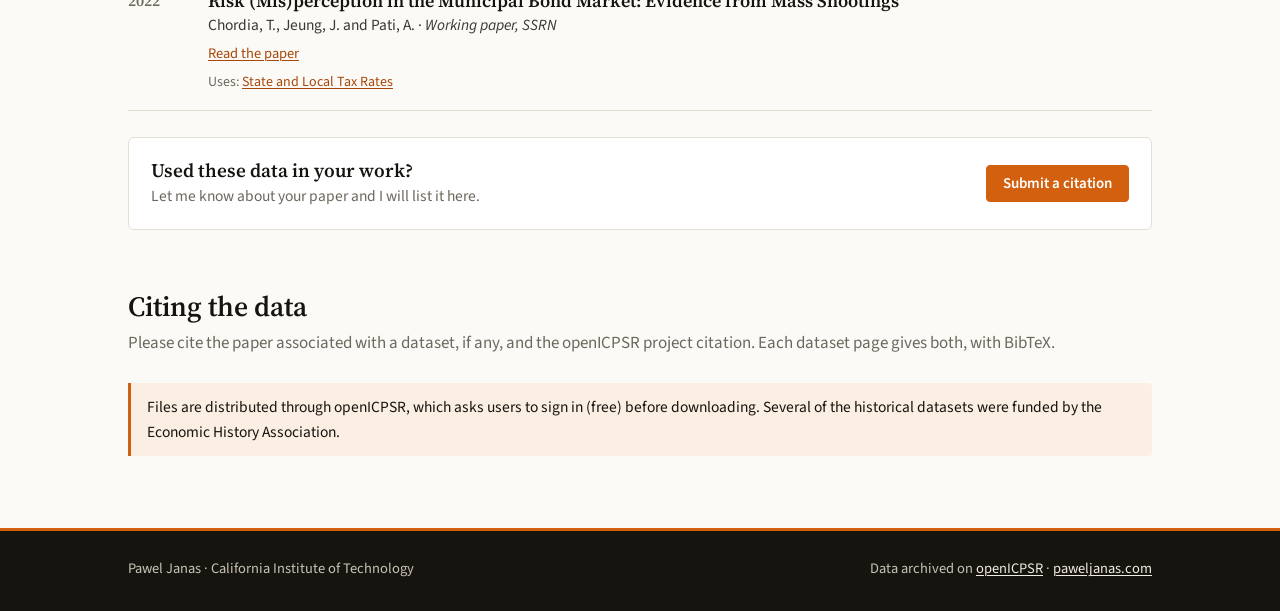
==== commit abdd2e41: "Add files via upload" ====
--- a/index.html
+++ b/index.html
@@ -45,7 +45,7 @@
 <section class="block" id="research"><div class="wrap">
   <h2 class="section">Research</h2>
   <p class="section-sub">Papers that use or build on these data, newest first.</p>
-  <ul class="refs"><li><div class="yr">2026</div><div><div class="t"><a class="plain" href="https://www.emilverner.com/s/pres_20261030_NYU.pdf">The Long Financial Cycle and the Great Depression</a></div><div class="j">Correia, S., Luck, S., Profili, E. and Verner, E. &middot; <em>Work in progress; presented at NYU, October 2026</em></div><div class="links"><a href="https://www.emilverner.com/s/pres_20261030_NYU.pdf">Slides</a></div><div class="uses">Uses: <a href="county-manufacturing.html">Manufacturing – County</a></div></div></li><li><div class="yr">2026</div><div><div class="t">Lender of Last Resort and Local Economic Outcomes</div><div class="j">Janas, P. &middot; <em>Financial History Review</em>, FirstView, 1–38</div><div class="links"><a href="https://doi.org/10.1017/S0968565026100195">Journal</a> <a href="https://www.nber.org/papers/w34988">NBER WP 34988</a></div><div class="uses">Uses: <a href="county-manufacturing.html">Manufacturing – County</a>, <a href="county-industries-1927.html">Manufacturing – Industries</a>, <a href="county-banking.html">Banking Conditions</a></div></div></li><li><div class="yr">2026</div><div><div class="t"><a class="plain" href="https://jasontdunn.com/assets/depressed.pdf">Depressed in School: The Great Depression, Educational Attainment, and Productivity Growth</a></div><div class="j">Dunn, J. &middot; <em>Working paper</em></div><div class="links"><a href="https://jasontdunn.com/assets/depressed.pdf">Read the paper</a></div><div class="uses">Uses: <a href="county-manufacturing.html">Manufacturing – County</a></div></div></li><li><div class="yr">2026</div><div><div class="t"><a class="plain" href="https://doi.org/10.1093/rfs/hhag075">Corporate Financial Constraints, Minimum Wage Policies, and Employment</a></div><div class="j">Bilokha, A., Hasan, I., Manfredonia, S. and Masulis, R. W. &middot; <em>Review of Financial Studies</em></div><div class="links"><a href="https://doi.org/10.1093/rfs/hhag075">Read the paper</a></div><div class="uses">Uses: <a href="state-local-taxes.html">State and Local Tax Rates</a></div></div></li><li><div class="yr">2026</div><div><div class="t"><a class="plain" href="https://pranjal-drall.github.io/files/farms_draft.pdf">The Economic Consequences of Foreclosure Suspensions in the Great Depression</a></div><div class="j">Drall, P. and Rawcliffe, E. &middot; <em>Working paper</em></div><div class="links"><a href="https://pranjal-drall.github.io/files/farms_draft.pdf">Read the paper</a></div><div class="uses">Uses: <a href="county-banking.html">Banking Conditions</a></div></div></li><li><div class="yr">2026</div><div><div class="t"><a class="plain" href="https://doi.org/10.1108/jhpe-01-2026-0003">When Progressives Took Power: The Limited Economic Effects of Municipal Reform in U.S. Cities</a></div><div class="j">Carreri, M., Payson, J. and Thompson, D. M. &middot; <em>Journal of Historical Political Economy</em></div><div class="links"><a href="https://doi.org/10.1108/jhpe-01-2026-0003">Read the paper</a></div><div class="uses">Builds on: <a href="city-finances.html">Financial Statistics of Cities</a></div></div></li><li><div class="yr">2026</div><div><div class="t">Crises and Educational Attainment</div><div class="j">Janas, P. &middot; <em>Journal of Economic History</em>, 86(2), 501–536</div><div class="links"><a href="https://doi.org/10.1017/S002205072510106X">Journal</a> <a href="https://papers.ssrn.com/sol3/papers.cfm?abstract_id=5101473">SSRN WP 5101473</a></div><div class="uses">Uses: <a href="city-schools.html">Education Statistics</a>, <a href="county-manufacturing.html">Manufacturing – County</a></div></div></li><li><div class="yr">2026</div><div><div class="t"><a class="plain" href="https://po-poswu.github.io/papers/paper0/FLSA38_paper.pdf">Assault on the Low-Wage Economy: Federal Wage-Hour Law and Southern Industrial Development</a></div><div class="j">Wu, P.-S. &middot; <em>Working paper</em></div><div class="links"><a href="https://po-poswu.github.io/papers/paper0/FLSA38_paper.pdf">Read the paper</a></div><div class="uses">Uses: <a href="county-manufacturing.html">Manufacturing – County</a></div></div></li><li><div class="yr">2026</div><div><div class="t">Public Goods Under Financial Distress</div><div class="j">Janas, P. &middot; <em>Journal of Financial Economics</em>, 176, 104205</div><div class="links"><a href="https://doi.org/10.1016/j.jfineco.2025.104205">Journal</a> <a href="https://www.nber.org/papers/w34011">NBER WP 34011</a> <a href="https://www.openicpsr.org/openicpsr/project/238470">Replication package</a></div><div class="uses">Uses: <a href="city-finances.html">Financial Statistics of Cities</a>, <a href="municipal-bonds.html">Municipal Bonds</a></div></div></li><li><div class="yr">2026</div><div><div class="t"><a class="plain" href="https://zacharybleemer.com/wp-content/uploads/Working-Papers/BleemerQuincy_JC_Jan2026.pdf">Junior Colleges and Local Development</a></div><div class="j">Bleemer, Z. and Quincy, S. &middot; <em>Working paper</em></div><div class="links"><a href="https://zacharybleemer.com/wp-content/uploads/Working-Papers/BleemerQuincy_JC_Jan2026.pdf">Read the paper</a></div><div class="uses">Uses: <a href="county-manufacturing.html">Manufacturing – County</a></div></div></li><li><div class="yr">2025</div><div><div class="t"><a class="plain" href="https://stars.library.ucf.edu/jhfm/vol33/iss2/5/">How Fiscal and Labor Policies Influence Hospitality Entrepreneurship: A Panel Data Analysis</a></div><div class="j">Altin, M. &middot; <em>Journal of Hospitality Financial Management, 33(2)</em></div><div class="links"><a href="https://stars.library.ucf.edu/jhfm/vol33/iss2/5/">Read the paper</a></div><div class="uses">Uses: <a href="state-local-taxes.html">State and Local Tax Rates</a></div></div></li><li><div class="yr">2025</div><div><div class="t"><a class="plain" href="https://doi.org/10.1016/j.jpubeco.2025.105537">Tax Policy and Business Entry</a></div><div class="j">Sapollnik, I. and Swonder, D. &middot; <em>Journal of Public Economics, 252</em></div><div class="links"><a href="https://doi.org/10.1016/j.jpubeco.2025.105537">Read the paper</a></div><div class="uses">Uses: <a href="state-local-taxes.html">State and Local Tax Rates</a></div></div></li><li><div class="yr">2025</div><div><div class="t"><a class="plain" href="https://chenzi-xu.com/docs/QX_Branching.pdf">Branching Out: Capital Mobility and Long-Run Growth</a></div><div class="j">Quincy, S. and Xu, C. &middot; <em>Working paper</em></div><div class="links"><a href="https://chenzi-xu.com/docs/QX_Branching.pdf">Read the paper</a></div><div class="uses">Uses: <a href="county-manufacturing.html">Manufacturing – County</a></div></div></li><li><div class="yr">2025</div><div><div class="t"><a class="plain" href="https://www.terminaleconomics.com/wp-content/uploads/2025/11/ssrn-5770722.pdf">“Giving Up”: The Impact of Decreasing Housing Affordability on Consumption, Work Effort, and Investment</a></div><div class="j">Lee, S. H. and Yoo, Y. &middot; <em>Working paper</em></div><div class="links"><a href="https://www.terminaleconomics.com/wp-content/uploads/2025/11/ssrn-5770722.pdf">Read the paper</a></div><div class="uses">Uses: <a href="state-local-taxes.html">State and Local Tax Rates</a></div></div></li><li><div class="yr">2025</div><div><div class="t"><a class="plain" href="https://www.brookings.edu/wp-content/uploads/2025/05/municipal-finance-and-labor-mobility-7.16.pdf">Municipal Finance and Labor Mobility</a></div><div class="j">Gao, P. and Gao, X. &middot; <em>Working paper, Municipal Finance Conference</em></div><div class="links"><a href="https://www.brookings.edu/wp-content/uploads/2025/05/municipal-finance-and-labor-mobility-7.16.pdf">Read the paper</a></div><div class="uses">Uses: <a href="state-local-taxes.html">State and Local Tax Rates</a></div></div></li><li><div class="yr">2025</div><div><div class="t">Correlation in State and Local Tax Changes</div><div class="j">Baker, S. R., Janas, P., and Kueng, L. &middot; <em>Journal of Public Economics</em>, 242, 105275</div><div class="links"><a href="https://doi.org/10.1016/j.jpubeco.2024.105275">Journal</a> <a href="https://www.nber.org/papers/w32786">NBER WP 32786</a></div><div class="uses">Uses: <a href="state-local-taxes.html">State and Local Tax Rates</a></div></div></li><li><div class="yr">2025</div><div><div class="t"><a class="plain" href="https://doi.org/10.2139/ssrn.4782074">The Pricing of Property Tax Revenues</a></div><div class="j">Jiang, E. X., Jing, B. and Zhang, A. L. &middot; <em>Working paper</em></div><div class="links"><a href="https://doi.org/10.2139/ssrn.4782074">Read the paper</a></div><div class="uses">Uses: <a href="state-local-taxes.html">State and Local Tax Rates</a></div></div></li><li><div class="yr">2022</div><div><div class="t"><a class="plain" href="https://www.nber.org/papers/w30643">Do Pandemics Change Healthcare? Evidence from the Great Influenza</a></div><div class="j">Esteves, R., Mitchener, K. J., Nencka, P. and Thomasson, M. A. &middot; <em>NBER Working Paper 30643</em></div><div class="links"><a href="https://www.nber.org/papers/w30643">Read the paper</a></div><div class="uses">Uses: <a href="city-manufacturing.html">Manufacturing – City</a></div></div></li></ul>
+  <ul class="refs"><li><div class="yr">2026</div><div><div class="t"><a class="plain" href="https://www.emilverner.com/s/pres_20261030_NYU.pdf">The Long Financial Cycle and the Great Depression</a></div><div class="j">Correia, S., Luck, S., Profili, E. and Verner, E. &middot; <em>Work in progress; presented at NYU, October 2026</em></div><div class="links"><a href="https://www.emilverner.com/s/pres_20261030_NYU.pdf">Slides</a></div><div class="uses">Uses: <a href="county-manufacturing.html">Manufacturing – County</a></div></div></li><li><div class="yr">2026</div><div><div class="t">Lender of Last Resort and Local Economic Outcomes</div><div class="j">Janas, P. &middot; <em>Financial History Review</em>, FirstView, 1–38</div><div class="links"><a href="https://doi.org/10.1017/S0968565026100195">Journal</a> <a href="https://www.nber.org/papers/w34988">NBER WP 34988</a></div><div class="uses">Uses: <a href="county-manufacturing.html">Manufacturing – County</a>, <a href="county-industries-1927.html">Manufacturing – Industries</a>, <a href="county-banking.html">Banking Conditions</a></div></div></li><li><div class="yr">2026</div><div><div class="t"><a class="plain" href="https://jasontdunn.com/assets/depressed.pdf">Depressed in School: The Great Depression, Educational Attainment, and Productivity Growth</a></div><div class="j">Dunn, J. &middot; <em>Working paper</em></div><div class="links"><a href="https://jasontdunn.com/assets/depressed.pdf">Read the paper</a></div><div class="uses">Uses: <a href="county-manufacturing.html">Manufacturing – County</a></div></div></li><li><div class="yr">2026</div><div><div class="t"><a class="plain" href="https://doi.org/10.1093/rfs/hhag075">Corporate Financial Constraints, Minimum Wage Policies, and Employment</a></div><div class="j">Bilokha, A., Hasan, I., Manfredonia, S. and Masulis, R. W. &middot; <em>Review of Financial Studies</em></div><div class="links"><a href="https://doi.org/10.1093/rfs/hhag075">Read the paper</a></div><div class="uses">Uses: <a href="state-local-taxes.html">State and Local Tax Rates</a></div></div></li><li><div class="yr">2026</div><div><div class="t"><a class="plain" href="https://pranjal-drall.github.io/files/farms_draft.pdf">The Economic Consequences of Foreclosure Suspensions in the Great Depression</a></div><div class="j">Drall, P. and Rawcliffe, E. &middot; <em>Working paper</em></div><div class="links"><a href="https://pranjal-drall.github.io/files/farms_draft.pdf">Read the paper</a></div><div class="uses">Uses: <a href="county-banking.html">Banking Conditions</a></div></div></li><li><div class="yr">2026</div><div><div class="t"><a class="plain" href="https://doi.org/10.1108/jhpe-01-2026-0003">When Progressives Took Power: The Limited Economic Effects of Municipal Reform in U.S. Cities</a></div><div class="j">Carreri, M., Payson, J. and Thompson, D. M. &middot; <em>Journal of Historical Political Economy</em></div><div class="links"><a href="https://doi.org/10.1108/jhpe-01-2026-0003">Read the paper</a></div><div class="uses">Builds on: <a href="city-finances.html">Financial Statistics of Cities</a></div></div></li><li><div class="yr">2026</div><div><div class="t">Crises and Educational Attainment</div><div class="j">Janas, P. &middot; <em>Journal of Economic History</em>, 86(2), 501–536</div><div class="links"><a href="https://doi.org/10.1017/S002205072510106X">Journal</a> <a href="https://papers.ssrn.com/sol3/papers.cfm?abstract_id=5101473">SSRN WP 5101473</a></div><div class="uses">Uses: <a href="city-schools.html">Education Statistics</a>, <a href="county-manufacturing.html">Manufacturing – County</a></div></div></li><li><div class="yr">2026</div><div><div class="t"><a class="plain" href="https://papers.ssrn.com/sol3/papers.cfm?abstract_id=6468781">Tax Policy and Housing Markets: House Prices, Mortgage Credit, and Delinquency</a></div><div class="j">Barbalonga, A. &middot; <em>Working paper, SSRN</em></div><div class="links"><a href="https://papers.ssrn.com/sol3/papers.cfm?abstract_id=6468781">Read the paper</a></div><div class="uses">Uses: <a href="state-local-taxes.html">State and Local Tax Rates</a></div></div></li><li><div class="yr">2026</div><div><div class="t"><a class="plain" href="https://po-poswu.github.io/papers/paper0/FLSA38_paper.pdf">Assault on the Low-Wage Economy: Federal Wage-Hour Law and Southern Industrial Development</a></div><div class="j">Wu, P.-S. &middot; <em>Working paper</em></div><div class="links"><a href="https://po-poswu.github.io/papers/paper0/FLSA38_paper.pdf">Read the paper</a></div><div class="uses">Uses: <a href="county-manufacturing.html">Manufacturing – County</a></div></div></li><li><div class="yr">2026</div><div><div class="t">Public Goods Under Financial Distress</div><div class="j">Janas, P. &middot; <em>Journal of Financial Economics</em>, 176, 104205</div><div class="links"><a href="https://doi.org/10.1016/j.jfineco.2025.104205">Journal</a> <a href="https://www.nber.org/papers/w34011">NBER WP 34011</a> <a href="https://www.openicpsr.org/openicpsr/project/238470">Replication package</a></div><div class="uses">Uses: <a href="city-finances.html">Financial Statistics of Cities</a>, <a href="municipal-bonds.html">Municipal Bonds</a></div></div></li><li><div class="yr">2026</div><div><div class="t"><a class="plain" href="https://zacharybleemer.com/wp-content/uploads/Working-Papers/BleemerQuincy_JC_Jan2026.pdf">Junior Colleges and Local Development</a></div><div class="j">Bleemer, Z. and Quincy, S. &middot; <em>Working paper</em></div><div class="links"><a href="https://zacharybleemer.com/wp-content/uploads/Working-Papers/BleemerQuincy_JC_Jan2026.pdf">Read the paper</a></div><div class="uses">Uses: <a href="county-manufacturing.html">Manufacturing – County</a></div></div></li><li><div class="yr">2026</div><div><div class="t"><a class="plain" href="https://papers.ssrn.com/sol3/papers.cfm?abstract_id=6392178">Robots and Public Finances: Evidence from US States</a></div><div class="j">Lerch, B. and Pintus, F. &middot; <em>Working paper, SSRN</em></div><div class="links"><a href="https://papers.ssrn.com/sol3/papers.cfm?abstract_id=6392178">Read the paper</a></div><div class="uses">Uses: <a href="state-local-taxes.html">State and Local Tax Rates</a></div></div></li><li><div class="yr">2026</div><div><div class="t"><a class="plain" href="https://papers.ssrn.com/sol3/papers.cfm?abstract_id=7324238">The Pass-Through of Sales Tax Exemptions: Evidence from Menstrual Hygiene Products</a></div><div class="j">Huseynova, S. &middot; <em>Working paper, SSRN</em></div><div class="links"><a href="https://papers.ssrn.com/sol3/papers.cfm?abstract_id=7324238">Read the paper</a></div><div class="uses">Uses: <a href="state-local-taxes.html">State and Local Tax Rates</a></div></div></li><li><div class="yr">2025</div><div><div class="t"><a class="plain" href="https://stars.library.ucf.edu/jhfm/vol33/iss2/5/">How Fiscal and Labor Policies Influence Hospitality Entrepreneurship: A Panel Data Analysis</a></div><div class="j">Altin, M. &middot; <em>Journal of Hospitality Financial Management, 33(2)</em></div><div class="links"><a href="https://stars.library.ucf.edu/jhfm/vol33/iss2/5/">Read the paper</a></div><div class="uses">Uses: <a href="state-local-taxes.html">State and Local Tax Rates</a></div></div></li><li><div class="yr">2025</div><div><div class="t"><a class="plain" href="https://doi.org/10.1016/j.jpubeco.2025.105537">Tax Policy and Business Entry</a></div><div class="j">Sapollnik, I. and Swonder, D. &middot; <em>Journal of Public Economics, 252</em></div><div class="links"><a href="https://doi.org/10.1016/j.jpubeco.2025.105537">Read the paper</a></div><div class="uses">Uses: <a href="state-local-taxes.html">State and Local Tax Rates</a></div></div></li><li><div class="yr">2025</div><div><div class="t"><a class="plain" href="https://chenzi-xu.com/docs/QX_Branching.pdf">Branching Out: Capital Mobility and Long-Run Growth</a></div><div class="j">Quincy, S. and Xu, C. &middot; <em>Working paper</em></div><div class="links"><a href="https://chenzi-xu.com/docs/QX_Branching.pdf">Read the paper</a></div><div class="uses">Uses: <a href="county-manufacturing.html">Manufacturing – County</a></div></div></li><li><div class="yr">2025</div><div><div class="t"><a class="plain" href="https://www.terminaleconomics.com/wp-content/uploads/2025/11/ssrn-5770722.pdf">“Giving Up”: The Impact of Decreasing Housing Affordability on Consumption, Work Effort, and Investment</a></div><div class="j">Lee, S. H. and Yoo, Y. &middot; <em>Working paper</em></div><div class="links"><a href="https://www.terminaleconomics.com/wp-content/uploads/2025/11/ssrn-5770722.pdf">Read the paper</a></div><div class="uses">Uses: <a href="state-local-taxes.html">State and Local Tax Rates</a></div></div></li><li><div class="yr">2025</div><div><div class="t"><a class="plain" href="https://www.brookings.edu/wp-content/uploads/2025/05/municipal-finance-and-labor-mobility-7.16.pdf">Municipal Finance and Labor Mobility</a></div><div class="j">Gao, P. and Gao, X. &middot; <em>Working paper, Municipal Finance Conference</em></div><div class="links"><a href="https://www.brookings.edu/wp-content/uploads/2025/05/municipal-finance-and-labor-mobility-7.16.pdf">Read the paper</a></div><div class="uses">Uses: <a href="state-local-taxes.html">State and Local Tax Rates</a></div></div></li><li><div class="yr">2025</div><div><div class="t">Correlation in State and Local Tax Changes</div><div class="j">Baker, S. R., Janas, P., and Kueng, L. &middot; <em>Journal of Public Economics</em>, 242, 105275</div><div class="links"><a href="https://doi.org/10.1016/j.jpubeco.2024.105275">Journal</a> <a href="https://www.nber.org/papers/w32786">NBER WP 32786</a></div><div class="uses">Uses: <a href="state-local-taxes.html">State and Local Tax Rates</a></div></div></li><li><div class="yr">2025</div><div><div class="t"><a class="plain" href="https://doi.org/10.2139/ssrn.4782074">The Pricing of Property Tax Revenues</a></div><div class="j">Jiang, E. X., Jing, B. and Zhang, A. L. &middot; <em>Working paper</em></div><div class="links"><a href="https://doi.org/10.2139/ssrn.4782074">Read the paper</a></div><div class="uses">Uses: <a href="state-local-taxes.html">State and Local Tax Rates</a></div></div></li><li><div class="yr">2024</div><div><div class="t"><a class="plain" href="https://papers.ssrn.com/sol3/papers.cfm?abstract_id=4958501">Impacts of Loss-Sharing Provisions on Corporate Investment</a></div><div class="j">Shi, Y. &middot; <em>Working paper, SSRN</em></div><div class="links"><a href="https://papers.ssrn.com/sol3/papers.cfm?abstract_id=4958501">Read the paper</a></div><div class="uses">Uses: <a href="state-local-taxes.html">State and Local Tax Rates</a></div></div></li><li><div class="yr">2022</div><div><div class="t"><a class="plain" href="https://www.nber.org/papers/w30643">Do Pandemics Change Healthcare? Evidence from the Great Influenza</a></div><div class="j">Esteves, R., Mitchener, K. J., Nencka, P. and Thomasson, M. A. &middot; <em>NBER Working Paper 30643</em></div><div class="links"><a href="https://www.nber.org/papers/w30643">Read the paper</a></div><div class="uses">Uses: <a href="city-manufacturing.html">Manufacturing – City</a></div></div></li><li><div class="yr">2022</div><div><div class="t"><a class="plain" href="https://papers.ssrn.com/sol3/papers.cfm?abstract_id=4269600">Risk (Mis)perception in the Municipal Bond Market: Evidence from Mass Shootings</a></div><div class="j">Chordia, T., Jeung, J. and Pati, A. &middot; <em>Working paper, SSRN</em></div><div class="links"><a href="https://papers.ssrn.com/sol3/papers.cfm?abstract_id=4269600">Read the paper</a></div><div class="uses">Uses: <a href="state-local-taxes.html">State and Local Tax Rates</a></div></div></li></ul>
   
   <div class="submit-cite">
     <div class="submit-head">
